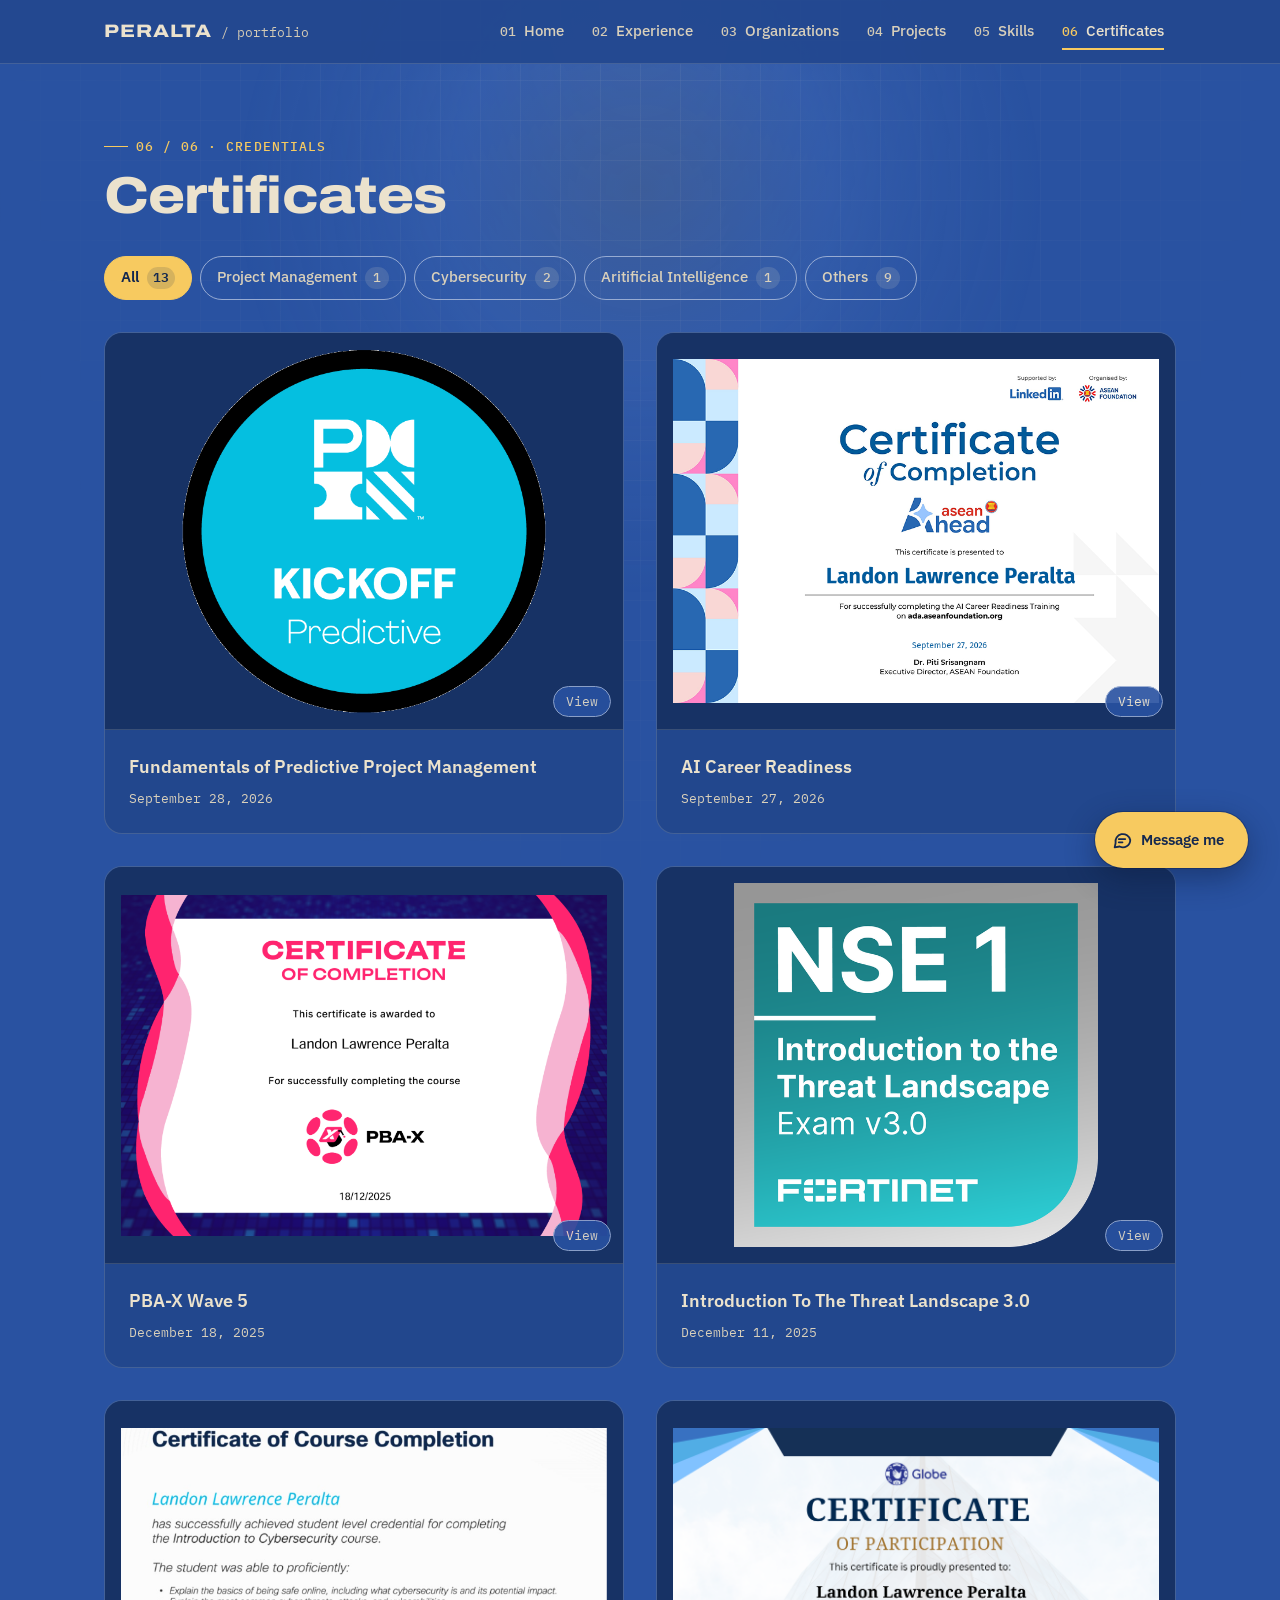
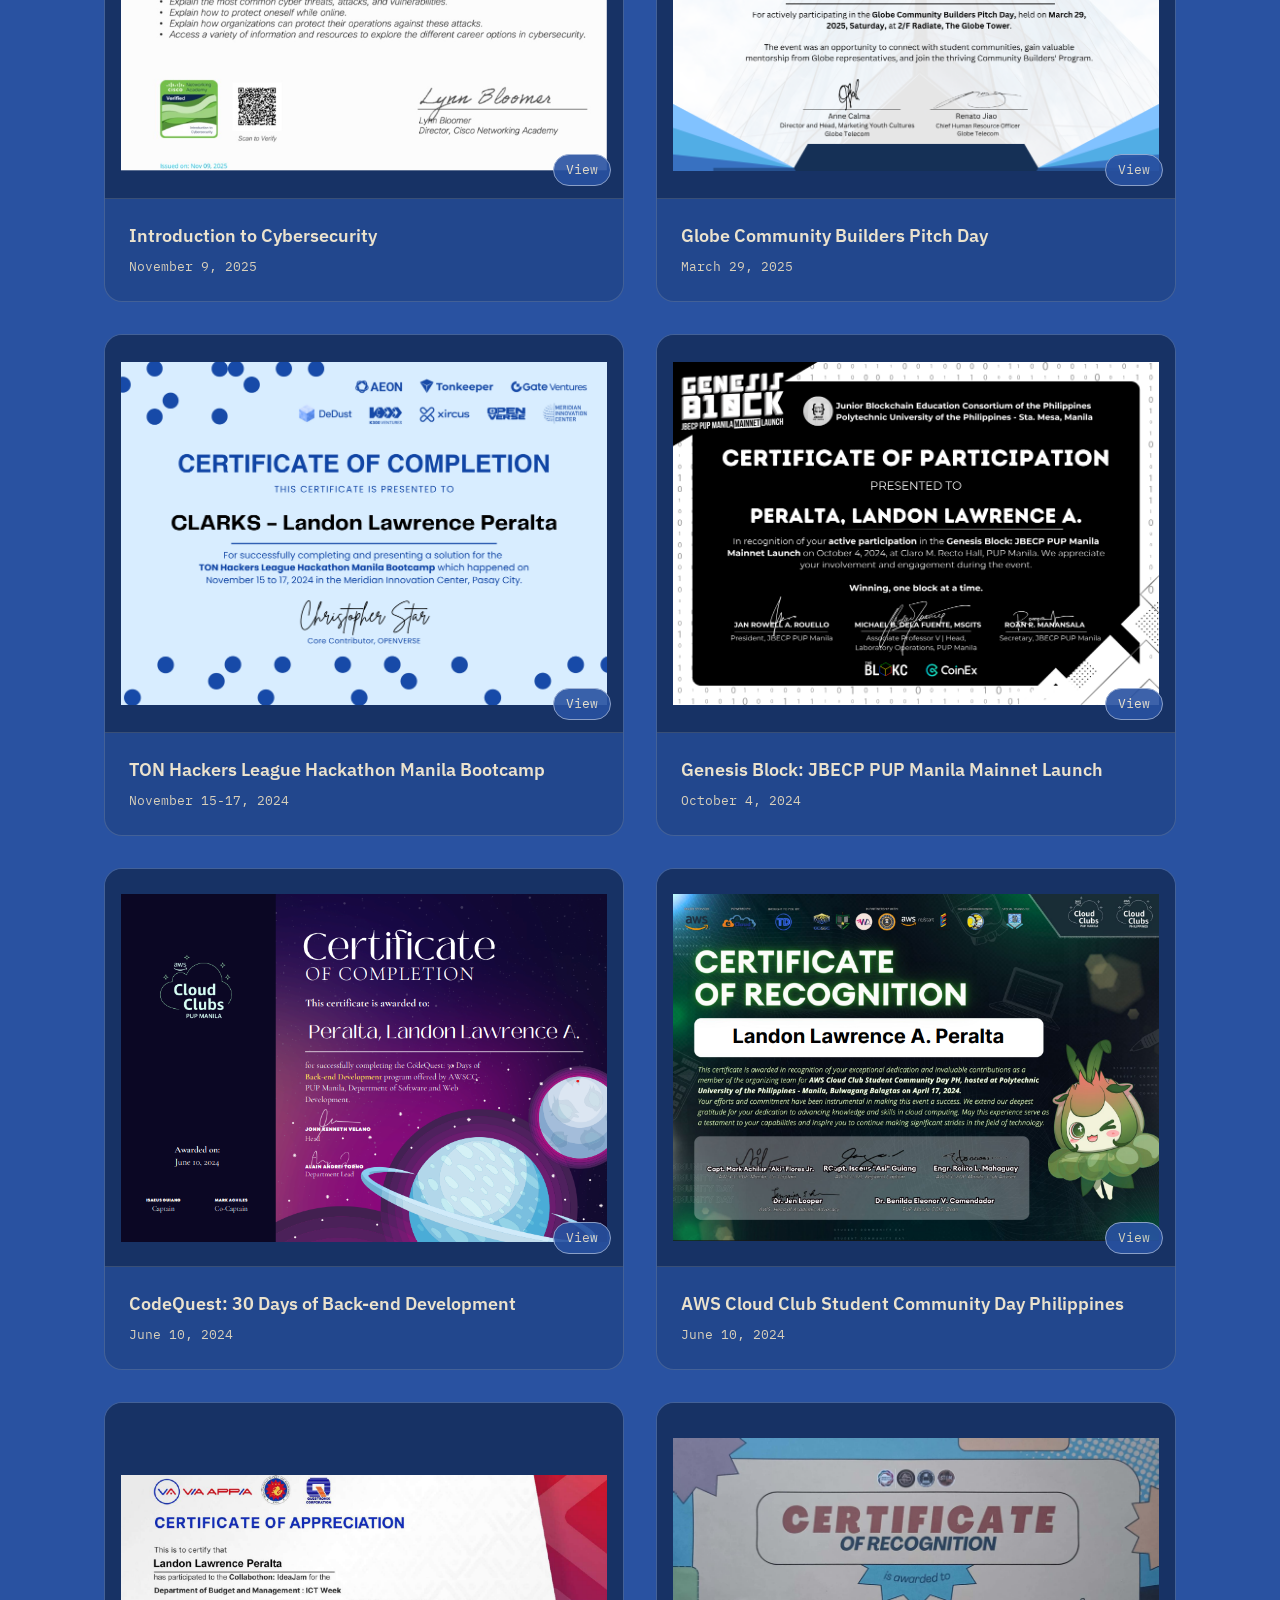
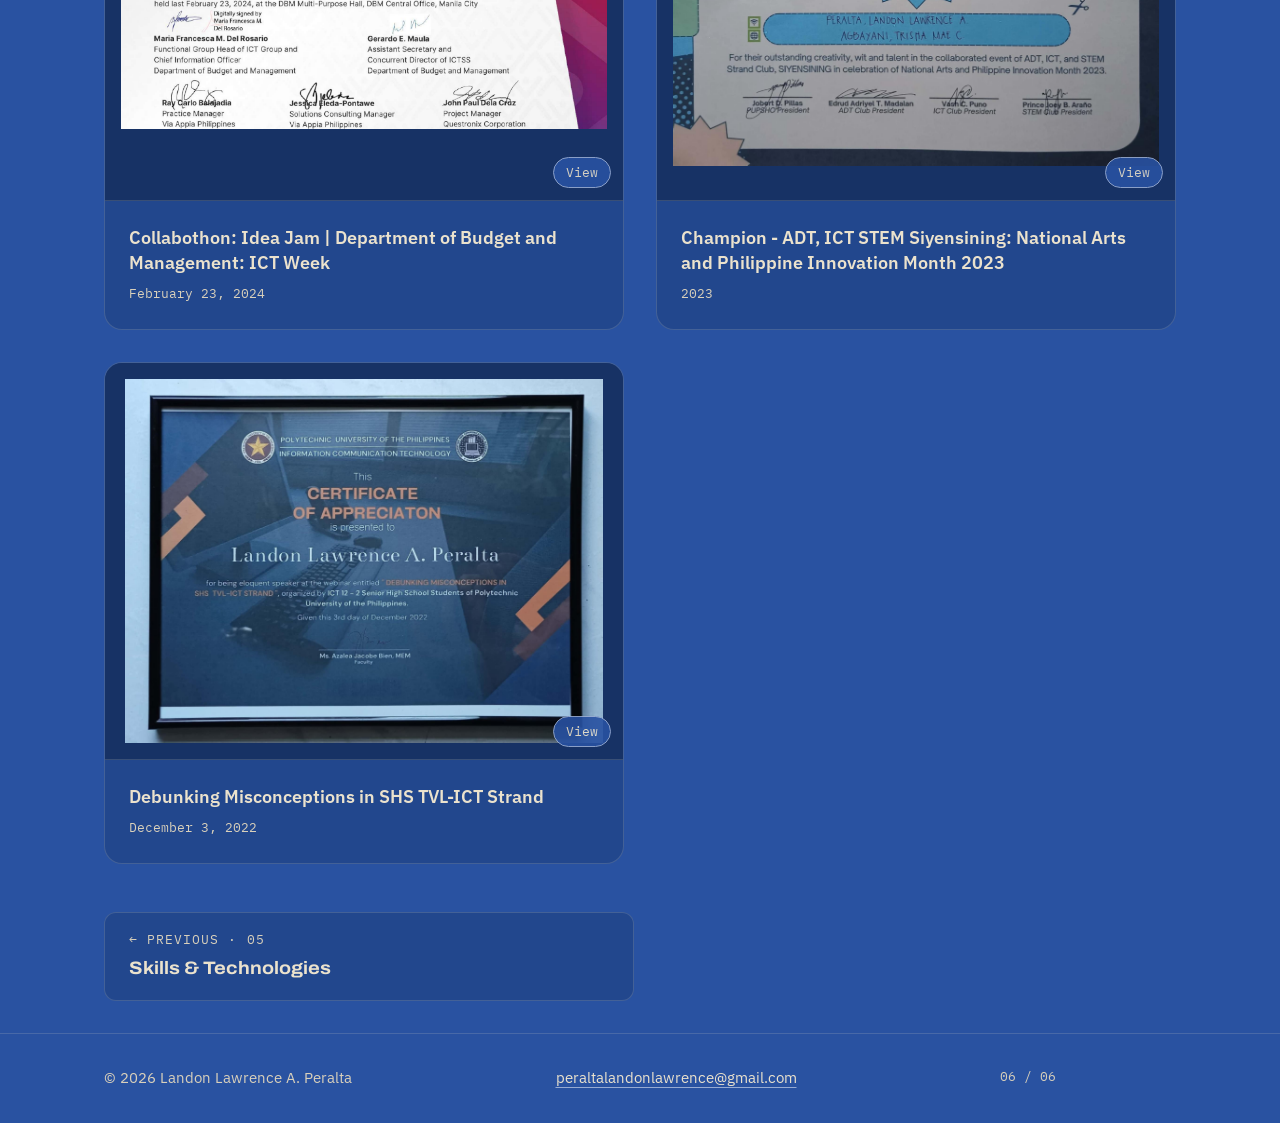
==== certificates.html @ 76509bd0 "New Version of Landon's Portfolio" ====
<!doctype html>
<html lang="en">
  <head>
    <meta charset="UTF-8" />
    <meta name="viewport" content="width=device-width, initial-scale=1.0" />
    <title>Certificates — Landon Lawrence A. Peralta</title>
    <meta
      name="description"
      content="Certificates, awards and recognitions of Landon Lawrence A. Peralta."
    />
    <meta name="theme-color" content="#2952a1" />
    <link rel="preconnect" href="https://fonts.googleapis.com" />
    <link rel="preconnect" href="https://fonts.gstatic.com" crossorigin />
    <link rel="stylesheet" href="style.css" />
    <script src="main.js" defer></script>
  </head>

  <body data-page="certificates">
    <a class="skip-link" href="#main">Skip to content</a>
    <div class="backdrop" aria-hidden="true"></div>

    <header class="site-header" id="site-header">
      <noscript>
        <nav class="container noscript-nav" aria-label="Main">
          <a href="index.html">Home</a>
          <a href="experience.html">Professional Experience</a>
          <a href="organizations.html">Organizations</a>
          <a href="projects.html">Projects</a>
          <a href="skills.html">Skills &amp; Technologies</a>
          <a href="certificates.html" aria-current="page">Certificates</a>
        </nav>
      </noscript>
    </header>

    <main id="main">
      <header class="container page-head">
        <span class="eyebrow">06 / 06 · Credentials</span>
        <h1 class="page-head__title">Certificates</h1>
      </header>

      <div class="container">
        <!-- To categorize a certificate, set data-category on its <li>: project-management, cybersecurity or others -->
        <div
          class="filter"
          role="group"
          aria-label="Filter certificates by category"
          data-cert-filter
        >
          <button
            class="filter__btn"
            type="button"
            data-filter="all"
            data-label="All"
            aria-pressed="true"
          >
            All <span class="filter__count" aria-hidden="true"></span>
          </button>
          <button
            class="filter__btn"
            type="button"
            data-filter="project-management"
            data-label="Project Management"
            aria-pressed="false"
          >
            Project Management
            <span class="filter__count" aria-hidden="true"></span>
          </button>
          <button
            class="filter__btn"
            type="button"
            data-filter="cybersecurity"
            data-label="Cybersecurity"
            aria-pressed="false"
          >
            Cybersecurity <span class="filter__count" aria-hidden="true"></span>
          </button>
          <button
            class="filter__btn"
            type="button"
            data-filter="artificial-intelligence"
            data-label="Artificial-Intelligence"
            aria-pressed="false"
          >
            Aritificial Intelligence
            <span class="filter__count" aria-hidden="true"></span>
          </button>
          <button
            class="filter__btn"
            type="button"
            data-filter="others"
            data-label="Others"
            aria-pressed="false"
          >
            Others <span class="filter__count" aria-hidden="true"></span>
          </button>
        </div>
        <p class="sr-only" role="status" data-cert-status></p>

        <div class="empty-state" data-cert-empty hidden>
          <svg
            class="empty-state__icon"
            viewBox="0 0 24 24"
            fill="none"
            stroke="currentColor"
            stroke-width="1.6"
            stroke-linecap="round"
            stroke-linejoin="round"
            aria-hidden="true"
          >
            <rect x="3" y="4" width="18" height="14" rx="2" />
            <path d="M7 9h10M7 13h6" />
            <path d="m15 18 1.5 3 1.5-3" />
          </svg>
          <p class="empty-state__title">Nothing here yet</p>
          <p>
            Certificates in this category will appear here once they're added.
          </p>
        </div>

        <ul class="certs" role="list">
          <li class="cert" data-reveal data-category="project-management">
            <button
              class="cert__view"
              type="button"
              data-lightbox="Fundamentals of Predictive Project Management"
            >
              <img
                src="Fundamentals of Predictive Project Management Badge.png"
                alt="Fundamentals of Predictive Project Management"
                loading="lazy"
                decoding="async"
              />
              <span class="cert__zoom" aria-hidden="true">View</span>
            </button>
            <div class="cert__body">
              <h2 class="cert__title">
                Fundamentals of Predictive Project Management
              </h2>
              <p class="cert__date">September 28, 2026</p>
            </div>
          </li>

          <li class="cert" data-reveal data-category="artificial-intelligence">
            <button
              class="cert__view"
              type="button"
              data-lightbox="AI Career Readiness"
            >
              <img
                src="landon_certificate_ai-career-readiness.png"
                alt="AI Career Readiness Certificate"
                loading="lazy"
                decoding="async"
              />
              <span class="cert__zoom" aria-hidden="true">View</span>
            </button>
            <div class="cert__body">
              <h2 class="cert__title">AI Career Readiness</h2>
              <p class="cert__date">September 27, 2026</p>
            </div>
          </li>

          <li class="cert" data-reveal data-category="others">
            <button
              class="cert__view"
              type="button"
              data-lightbox="Certificate of Completion - PBA-X Wave 5"
            >
              <img
                src="PBA-X.png"
                alt="Certificate of Completion, PBA-X Wave 5"
                loading="lazy"
                decoding="async"
              />
              <span class="cert__zoom" aria-hidden="true">View</span>
            </button>
            <div class="cert__body">
              <h2 class="cert__title">PBA-X Wave 5</h2>
              <p class="cert__date">December 18, 2025</p>
            </div>
          </li>

          <li class="cert" data-reveal data-category="cybersecurity">
            <button
              class="cert__view"
              type="button"
              data-lightbox="Introduction To The Threat Landscape 3.0 - Fortinet"
            >
              <img
                src="IntroductionToThreatLandscape3.0.png"
                alt="Introduction To The Threat Landscape 3.0 - Fortinet"
                loading="lazy"
                decoding="async"
              />
              <span class="cert__zoom" aria-hidden="true">View</span>
            </button>
            <div class="cert__body">
              <h2 class="cert__title">
                Introduction To The Threat Landscape 3.0
              </h2>
              <p class="cert__date">December 11, 2025</p>
            </div>
          </li>

          <li class="cert" data-reveal data-category="cybersecurity">
            <button
              class="cert__view"
              type="button"
              data-lightbox="Certificate of Course Completion - Cisco: Introduction to Cybersecurity"
            >
              <img
                src="IntroToCybersec.png"
                alt="Certificate of Course Completion, Cisco: Introduction to Cybersecurity"
                loading="lazy"
                decoding="async"
              />
              <span class="cert__zoom" aria-hidden="true">View</span>
            </button>
            <div class="cert__body">
              <h2 class="cert__title">Introduction to Cybersecurity</h2>
              <p class="cert__date">November 9, 2025</p>
            </div>
          </li>

          <li class="cert" data-reveal data-category="others">
            <button
              class="cert__view"
              type="button"
              data-lightbox="Certificate of Participation - Globe Community Builders Pitch Day"
            >
              <img
                src="Globe.png"
                alt="Certificate of Participation, Globe Community Builders Pitch Day"
                loading="lazy"
                decoding="async"
              />
              <span class="cert__zoom" aria-hidden="true">View</span>
            </button>
            <div class="cert__body">
              <h2 class="cert__title">Globe Community Builders Pitch Day</h2>
              <p class="cert__date">March 29, 2025</p>
            </div>
          </li>

          <li class="cert" data-reveal data-category="others">
            <button
              class="cert__view"
              type="button"
              data-lightbox="Certificate of Completion - TON Hackers League Hackathon Manila Bootcamp"
            >
              <img
                src="Ton.png"
                alt="Certificate of Completion, TON Hackers League Hackathon Manila Bootcamp"
                loading="lazy"
                decoding="async"
              />
              <span class="cert__zoom" aria-hidden="true">View</span>
            </button>
            <div class="cert__body">
              <h2 class="cert__title">
                TON Hackers League Hackathon Manila Bootcamp
              </h2>
              <p class="cert__date">November 15-17, 2024</p>
            </div>
          </li>

          <li class="cert" data-reveal data-category="others">
            <button
              class="cert__view"
              type="button"
              data-lightbox="Certificate of Participation - Genesis Block: JBECP PUP Manila Mainnet Launch"
            >
              <img
                src="jbecpmainnet.png"
                alt="Certificate of Participation, Genesis Block: JBECP PUP Manila Mainnet Launch"
                loading="lazy"
                decoding="async"
              />
              <span class="cert__zoom" aria-hidden="true">View</span>
            </button>
            <div class="cert__body">
              <h2 class="cert__title">
                Genesis Block: JBECP PUP Manila Mainnet Launch
              </h2>
              <p class="cert__date">October 4, 2024</p>
            </div>
          </li>

          <li class="cert" data-reveal data-category="others">
            <button
              class="cert__view"
              type="button"
              data-lightbox="Certificate of Completion - CodeQuest: 30 Days of Back-end Development"
            >
              <img
                src="CodeQuest.png"
                alt="Certificate of Completion, CodeQuest: 30 Days of Back-end Development"
                loading="lazy"
                decoding="async"
              />
              <span class="cert__zoom" aria-hidden="true">View</span>
            </button>
            <div class="cert__body">
              <h2 class="cert__title">
                CodeQuest: 30 Days of Back-end Development
              </h2>
              <p class="cert__date">June 10, 2024</p>
            </div>
          </li>

          <li class="cert" data-reveal data-category="others">
            <button
              class="cert__view"
              type="button"
              data-lightbox="Certificate of Participation - AWS Cloud Club Student Community Day Philippines"
            >
              <img
                src="CommunityDay.png"
                alt="Certificate of Participation, AWS Cloud Club Student Community Day Philippines"
                loading="lazy"
                decoding="async"
              />
              <span class="cert__zoom" aria-hidden="true">View</span>
            </button>
            <div class="cert__body">
              <h2 class="cert__title">
                AWS Cloud Club Student Community Day Philippines
              </h2>
              <p class="cert__date">June 10, 2024</p>
            </div>
          </li>

          <li class="cert" data-reveal data-category="others">
            <button
              class="cert__view"
              type="button"
              data-lightbox="Certificate of Appreciation - Department of Budget and Management"
            >
              <img
                src="Collabothon.png"
                alt="Certificate of Appreciation, Department of Budget and Management"
                loading="lazy"
                decoding="async"
              />
              <span class="cert__zoom" aria-hidden="true">View</span>
            </button>
            <div class="cert__body">
              <h2 class="cert__title">
                Collabothon: Idea Jam | Department of Budget and Management: ICT
                Week
              </h2>
              <p class="cert__date">February 23, 2024</p>
            </div>
          </li>

          <li class="cert" data-reveal data-category="others">
            <button
              class="cert__view"
              type="button"
              data-lightbox="Champion - ADT, ICT STEM Siyensining: National Arts and Philippine Innovation Month 2023"
            >
              <img
                src="Siyensining.jpg"
                alt="Champion certificate, ADT, ICT STEM Siyensining: National Arts and Philippine Innovation Month 2023"
                loading="lazy"
                decoding="async"
              />
              <span class="cert__zoom" aria-hidden="true">View</span>
            </button>
            <div class="cert__body">
              <h2 class="cert__title">
                Champion - ADT, ICT STEM Siyensining: National Arts and
                Philippine Innovation Month 2023
              </h2>
              <p class="cert__date">2023</p>
            </div>
          </li>

          <li class="cert" data-reveal data-category="others">
            <button
              class="cert__view"
              type="button"
              data-lightbox="Certificate of Appreciation - Debunking Misconceptions in SHS TVL-ICT Strand"
            >
              <img
                src="Webinar.jpg"
                alt="Certificate of Appreciation, Debunking Misconceptions in SHS TVL-ICT Strand"
                loading="lazy"
                decoding="async"
              />
              <span class="cert__zoom" aria-hidden="true">View</span>
            </button>
            <div class="cert__body">
              <h2 class="cert__title">
                Debunking Misconceptions in SHS TVL-ICT Strand
              </h2>
              <p class="cert__date">December 3, 2022</p>
            </div>
          </li>
        </ul>
      </div>

      <nav
        class="container pager"
        data-pager
        aria-label="Previous and next page"
      ></nav>
    </main>

    <footer class="site-footer" id="site-footer"></footer>
  </body>
</html>
---- style.css ----
/* ==========================================================================
   Peralta Portfolio — "Signal Log" design system
   Concept: an operations log / case file. Cobalt surfaces, cream type,
   a single marigold accent, monospace index labels and viewfinder framing.
   Mobile-first. All colour pairs checked against WCAG 2.2 AA.
   ========================================================================== */

@import url("https://fonts.googleapis.com/css2?family=Archivo:wdth,wght@100..125,500..800&family=IBM+Plex+Mono:wght@400;500&family=IBM+Plex+Sans:wght@400;500;600&display=swap");

/* ---------- 1. Design tokens ---------- */
:root {
  /* Colour — surfaces (cobalt family, darker = deeper) */
  --color-bg: #2952a1; /* cobalt — main background */
  --color-surface: #22478d; /* cards and panels */
  --color-surface-raised: #1d3e7d; /* nested / raised elements */
  --color-field: #1a3870; /* form inputs */
  --color-deep: #173265; /* image wells, lightbox */
  --color-line: rgba(235, 226, 205, 0.16);
  --color-line-strong: #97abd2; /* ≥3:1 on every surface */

  /* Colour — text (cream family) */
  --color-text: #ebe2cd; /* cream — main text */
  --color-text-muted: #d9d0bb;
  --color-text-subtle: #d4cbb5;

  /* Colour — brand */
  --color-primary: #f7ca60; /* marigold — warm partner to cream */
  --color-primary-strong: #ffd97f;
  --color-on-primary: #14284f; /* deep navy text on marigold */
  --color-secondary: #c3d6f3; /* pale sky */
  --color-success: #a9e8c3;
  --color-danger: #ffc4bc;
  --color-focus: #ffd97f;

  /* Typography */
  --font-display: "Archivo", "Arial Narrow", system-ui, sans-serif;
  --font-body: "IBM Plex Sans", system-ui, -apple-system, "Segoe UI", sans-serif;
  --font-mono: "IBM Plex Mono", ui-monospace, "SFMono-Regular", Menlo, monospace;

  --text-xs: 0.8125rem; /* 13px */
  --text-sm: 0.9375rem; /* 15px */
  --text-base: 1rem;
  --text-md: 1.125rem;
  --text-lg: clamp(1.25rem, 1.1rem + 0.6vw, 1.5rem);
  --text-xl: clamp(1.5rem, 1.25rem + 1vw, 2rem);
  --text-2xl: clamp(2rem, 1.5rem + 2.2vw, 3.25rem);
  --text-hero: clamp(3.25rem, 1rem + 11vw, 10rem);

  /* Spacing (4px base) */
  --space-1: 0.25rem;
  --space-2: 0.5rem;
  --space-3: 0.75rem;
  --space-4: 1rem;
  --space-5: 1.5rem;
  --space-6: 2rem;
  --space-7: 3rem;
  --space-8: 4rem;
  --space-9: 6rem;

  /* Layout */
  --content-max: 72rem;
  --prose-max: 40rem;
  --gutter: clamp(1rem, 4vw, 2.5rem);
  --header-h: 4rem;

  /* Shape & depth */
  --radius-sm: 6px;
  --radius-md: 12px;
  --radius-lg: 18px;
  --radius-pill: 999px;
  --shadow-1: 0 4px 15px rgba(10, 26, 60, 0.4);
  --shadow-2: 0 18px 40px rgba(10, 26, 60, 0.45);

  /* Motion */
  --ease-out: cubic-bezier(0.2, 0.7, 0.2, 1);
  --dur-fast: 160ms;
  --dur-med: 320ms;
  --dur-slow: 700ms;

  color-scheme: dark;
}

/* ---------- 1b. Cream theme (Organizations + Projects) ----------
   The main colours swap: cream background, cobalt text. Applied with
   <body data-theme="cream">. Every pair below is checked for WCAG AA. */
[data-theme="cream"] {
  --color-bg: #ebe2cd; /* cream — main background */
  --color-surface: #f3ecdc; /* lighter cream cards */
  --color-surface-raised: #f8f3e8;
  --color-field: #fbf8f0;
  --color-deep: #e3d8bf;
  --color-line: rgba(41, 82, 161, 0.18);
  --color-line-strong: #6a7fab; /* ≥3:1 on cream */

  --color-text: #2952a1; /* cobalt — main text */
  --color-text-muted: #2d4f93;
  --color-text-subtle: #33528f;

  --color-primary: #7f5200; /* deep ochre — marigold darkened for cream */
  --color-primary-strong: #6a4400;
  --color-on-primary: #fbf8f0;
  --color-secondary: #1d3e7d; /* deep navy */
  --color-success: #1d6a44;
  --color-danger: #a2281c;
  --color-focus: #6a4400;

  --shadow-1: 0 4px 15px rgba(41, 82, 161, 0.12);
  --shadow-2: 0 18px 40px rgba(41, 82, 161, 0.18);

  color-scheme: light;
}

[data-theme="cream"] .backdrop {
  background-image:
    linear-gradient(rgba(41, 82, 161, 0.07) 1px, transparent 1px),
    linear-gradient(90deg, rgba(41, 82, 161, 0.07) 1px, transparent 1px);
}

[data-theme="cream"] .backdrop::after {
  background: radial-gradient(circle, rgba(247, 202, 96, 0.28) 0%, rgba(255, 252, 244, 0.5) 30%, transparent 64%);
}

[data-theme="cream"] .site-header {
  background: rgba(239, 231, 212, 0.95);
}

[data-theme="cream"] .project:hover .chip,
[data-theme="cream"] .honor {
  border-color: rgba(127, 82, 0, 0.5);
}

[data-theme="cream"] .status--active {
  border-color: rgba(29, 106, 68, 0.45);
}

[data-theme="cream"] .field input:focus,
[data-theme="cream"] .field textarea:focus {
  box-shadow: 0 0 0 3px rgba(127, 82, 0, 0.25);
}

[data-theme="cream"] .field input::placeholder,
[data-theme="cream"] .field textarea::placeholder {
  color: #4f6390;
}

[data-theme="cream"] .choice__input:checked + .choice__box {
  background: rgba(127, 82, 0, 0.08);
}

[data-theme="cream"] .form-status--success {
  border-color: rgba(29, 106, 68, 0.5);
}

[data-theme="cream"] .form-status--error {
  border-color: rgba(162, 40, 28, 0.5);
}

[data-theme="cream"] .contact-launcher {
  box-shadow: 0 10px 30px rgba(41, 82, 161, 0.3), 0 0 0 1px rgba(41, 82, 161, 0.15);
}

/* Cross-document page transitions in supporting browsers */
@view-transition {
  navigation: auto;
}

/* ---------- 2. Reset & base ---------- */
*,
*::before,
*::after {
  box-sizing: border-box;
}

* {
  margin: 0;
  padding: 0;
}

html {
  -webkit-text-size-adjust: 100%;
  scroll-padding-top: calc(var(--header-h) + var(--space-4));
}

body {
  min-height: 100vh;
  display: flex;
  flex-direction: column;
  font-family: var(--font-body);
  font-size: var(--text-base);
  line-height: 1.65;
  color: var(--color-text);
  background-color: var(--color-bg);
  overflow-x: hidden;
}

img {
  display: block;
  max-width: 100%;
}

a {
  color: inherit;
}

ul[role="list"],
ol[role="list"] {
  list-style: none;
}

button,
input,
textarea {
  font: inherit;
  color: inherit;
}

:focus-visible {
  outline: 2px solid var(--color-focus);
  outline-offset: 3px;
  border-radius: 4px;
}

[hidden] {
  display: none !important;
}

::selection {
  background: var(--color-primary);
  color: var(--color-on-primary);
}

.sr-only {
  position: absolute !important;
  width: 1px;
  height: 1px;
  padding: 0;
  margin: -1px;
  overflow: hidden;
  clip: rect(0, 0, 0, 0);
  white-space: nowrap;
  border: 0;
}

.skip-link {
  position: absolute;
  left: var(--space-4);
  top: -100px;
  z-index: 100;
  padding: var(--space-3) var(--space-4);
  background: var(--color-primary);
  color: var(--color-on-primary);
  font-weight: 600;
  border-radius: var(--radius-sm);
  text-decoration: none;
}

.skip-link:focus {
  top: var(--space-3);
}

/* ---------- 3. Backdrop (grid heritage + drifting signal glow) ---------- */
.backdrop {
  position: fixed;
  inset: 0;
  z-index: -1;
  pointer-events: none;
  background-image:
    linear-gradient(rgba(235, 226, 205, 0.07) 1px, transparent 1px),
    linear-gradient(90deg, rgba(235, 226, 205, 0.07) 1px, transparent 1px);
  background-size: 40px 40px;
  mask-image: radial-gradient(ellipse at 50% 0%, #000 0%, transparent 75%);
  -webkit-mask-image: radial-gradient(ellipse at 50% 0%, #000 0%, transparent 75%);
}

.backdrop::after {
  content: "";
  position: absolute;
  top: -20vmax;
  left: 50%;
  width: 70vmax;
  height: 70vmax;
  border-radius: 50%;
  background: radial-gradient(circle, rgba(247, 202, 96, 0.12) 0%, rgba(110, 150, 225, 0.22) 30%, transparent 64%);
  transform: translateX(-50%);
  animation: glow-drift 28s ease-in-out infinite alternate;
}

@keyframes glow-drift {
  to {
    transform: translateX(-30%) translateY(6vmax);
  }
}

/* ---------- 4. Layout primitives ---------- */
.container {
  width: 100%;
  max-width: var(--content-max);
  margin-inline: auto;
  padding-inline: var(--gutter);
}

main {
  flex: 1;
  animation: page-enter var(--dur-slow) var(--ease-out) both;
}

@keyframes page-enter {
  from {
    opacity: 0;
    transform: translateY(10px);
  }
}

.section {
  padding-block: var(--space-8);
}

.section + .section {
  border-top: 1px solid var(--color-line);
}

/* Monospace index label — the signature "log" voice */
.eyebrow {
  display: inline-flex;
  align-items: center;
  gap: var(--space-2);
  font-family: var(--font-mono);
  font-size: var(--text-xs);
  font-weight: 500;
  letter-spacing: 0.08em;
  text-transform: uppercase;
  color: var(--color-primary);
}

.eyebrow::before {
  content: "";
  width: 1.5rem;
  height: 1px;
  background: currentColor;
}

.section-title {
  margin-top: var(--space-2);
  margin-bottom: var(--space-6);
  font-family: var(--font-display);
  font-stretch: 110%;
  font-weight: 700;
  font-size: var(--text-2xl);
  line-height: 1.1;
  letter-spacing: -0.01em;
}

/* ---------- 5. Header & navigation ---------- */
.site-header {
  position: sticky;
  top: 0;
  z-index: 50;
  height: var(--header-h);
  background: rgba(35, 72, 144, 0.95);
  border-bottom: 1px solid var(--color-line);
}

.site-header__inner {
  height: 100%;
  display: flex;
  align-items: center;
  justify-content: space-between;
  gap: var(--space-4);
}

.brand {
  display: inline-flex;
  align-items: baseline;
  white-space: nowrap;
  flex-shrink: 0;
  gap: var(--space-2);
  min-height: 44px;
  align-self: center;
  padding-block: var(--space-2);
  text-decoration: none;
}

.brand__mark {
  font-family: var(--font-display);
  font-stretch: 120%;
  font-weight: 800;
  font-size: 1.125rem;
  letter-spacing: 0.06em;
  text-transform: uppercase;
}

.brand__tag {
  font-family: var(--font-mono);
  font-size: var(--text-xs);
  color: var(--color-text-subtle);
}

.nav-toggle {
  display: inline-flex;
  align-items: center;
  gap: var(--space-2);
  min-height: 44px;
  padding: 0 var(--space-4);
  background: transparent;
  border: 1px solid var(--color-line-strong);
  border-radius: var(--radius-pill);
  font-family: var(--font-mono);
  font-size: var(--text-xs);
  letter-spacing: 0.08em;
  text-transform: uppercase;
  cursor: pointer;
}

.nav-toggle__bars {
  position: relative;
  width: 16px;
  height: 10px;
}

.nav-toggle__bars::before,
.nav-toggle__bars::after {
  content: "";
  position: absolute;
  left: 0;
  width: 100%;
  height: 2px;
  background: currentColor;
  transition: transform var(--dur-fast) var(--ease-out);
}

.nav-toggle__bars::before {
  top: 0;
}

.nav-toggle__bars::after {
  bottom: 0;
}

.nav-toggle[aria-expanded="true"] .nav-toggle__bars::before {
  transform: translateY(4px) rotate(45deg);
}

.nav-toggle[aria-expanded="true"] .nav-toggle__bars::after {
  transform: translateY(-4px) rotate(-45deg);
}

.site-nav {
  position: absolute;
  top: var(--header-h);
  left: 0;
  right: 0;
  max-height: calc(100vh - var(--header-h));
  overflow-y: auto;
  background: var(--color-bg);
  border-bottom: 1px solid var(--color-line);
}

.js .site-nav:not(.is-open) {
  display: none;
}

.site-nav__list {
  display: flex;
  flex-direction: column;
  padding: var(--space-3) var(--gutter) var(--space-5);
}

.site-nav__link {
  display: flex;
  align-items: center;
  gap: var(--space-3);
  min-height: 48px;
  padding: var(--space-2) var(--space-2);
  border-bottom: 1px solid var(--color-line);
  text-decoration: none;
  color: var(--color-text-muted);
  font-weight: 500;
  transition: color var(--dur-fast);
}

.site-nav__short {
  display: none;
}

.site-nav__index {
  font-family: var(--font-mono);
  font-size: var(--text-xs);
  color: var(--color-text-subtle);
}

.site-nav__link:hover {
  color: var(--color-text);
}

.site-nav__link[aria-current="page"] {
  color: var(--color-text);
  box-shadow: inset 3px 0 0 var(--color-primary);
  padding-left: var(--space-4);
}

.site-nav__link[aria-current="page"] .site-nav__index {
  color: var(--color-primary);
}

@media (min-width: 64em) {
  .nav-toggle {
    display: none;
  }

  .site-nav,
  .js .site-nav:not(.is-open) {
    position: static;
    display: block;
    max-height: none;
    overflow: visible;
    background: transparent;
    border: 0;
  }

  .site-nav__list {
    flex-direction: row;
    gap: var(--space-1);
    padding: 0;
  }

  .site-nav__link {
    position: relative;
    min-height: 44px;
    padding: var(--space-2) var(--space-3);
    border: 0;
    font-size: var(--text-sm);
    gap: var(--space-2);
    white-space: nowrap;
  }

  /* Short label shown in the bar; full label stays in the accessible name */
  .site-nav__full {
    position: absolute;
    width: 1px;
    height: 1px;
    overflow: hidden;
    clip: rect(0, 0, 0, 0);
    white-space: nowrap;
  }

  .site-nav__short {
    display: inline;
  }

  .site-nav__link::after {
    content: "";
    position: absolute;
    left: var(--space-3);
    right: var(--space-3);
    bottom: 4px;
    height: 2px;
    background: var(--color-primary);
    transform: scaleX(0);
    transform-origin: left;
    transition: transform var(--dur-med) var(--ease-out);
  }

  .site-nav__link:hover::after {
    transform: scaleX(0.35);
  }

  .site-nav__link[aria-current="page"] {
    box-shadow: none;
    padding-left: var(--space-3);
  }

  .site-nav__link[aria-current="page"]::after {
    transform: scaleX(1);
  }
}

/* No-JS fallback navigation */
.noscript-nav {
  display: flex;
  flex-wrap: wrap;
  align-items: center;
  gap: var(--space-1) var(--space-4);
  height: 100%;
  overflow-x: auto;
  font-size: var(--text-sm);
}

.noscript-nav a {
  white-space: nowrap;
  color: var(--color-text-muted);
}

.noscript-nav a[aria-current="page"] {
  color: var(--color-text);
  font-weight: 600;
}

/* ---------- 6. Page head ---------- */
.page-head {
  padding-top: var(--space-8);
  padding-bottom: var(--space-6);
}

.page-head__title {
  margin-top: var(--space-3);
  font-family: var(--font-display);
  font-stretch: 115%;
  font-weight: 800;
  font-size: var(--text-2xl);
  line-height: 1.05;
  letter-spacing: -0.015em;
  max-width: 18ch;
}

/* ---------- 7. Buttons & links ---------- */
.btn {
  position: relative;
  display: inline-flex;
  align-items: center;
  justify-content: center;
  gap: var(--space-2);
  min-height: 48px;
  padding: 0 var(--space-5);
  border: 2px solid var(--color-primary);
  border-radius: var(--radius-sm);
  font-weight: 600;
  font-size: var(--text-sm);
  letter-spacing: 0.02em;
  text-decoration: none;
  cursor: pointer;
  transition:
    background-color var(--dur-fast),
    color var(--dur-fast),
    transform var(--dur-fast) var(--ease-out);
}

.btn:active {
  transform: translateY(1px);
}

.btn--primary {
  background: var(--color-primary);
  color: var(--color-on-primary);
}

.btn--primary:hover {
  background: var(--color-primary-strong);
  border-color: var(--color-primary-strong);
}

.btn--ghost {
  background: transparent;
  color: var(--color-text);
  border-color: var(--color-line-strong);
}

.btn--ghost:hover {
  border-color: var(--color-primary);
  color: var(--color-primary);
}

.btn svg,
.icon {
  width: 1.15em;
  height: 1.15em;
  flex-shrink: 0;
}

.text-link {
  color: var(--color-text);
  text-decoration: underline;
  text-decoration-color: var(--color-line-strong);
  text-underline-offset: 4px;
  transition: text-decoration-color var(--dur-fast), color var(--dur-fast);
}

.text-link:hover {
  color: var(--color-primary);
  text-decoration-color: var(--color-primary);
}

/* ---------- 8. Home — hero ---------- */
.hero {
  position: relative;
  min-height: calc(100svh - var(--header-h));
  display: flex;
  flex-direction: column;
  justify-content: center;
  align-items: center;
  text-align: center;
  padding-block: var(--space-8);
}

.hero__fullname {
  font-family: var(--font-mono);
  font-size: var(--text-sm);
  letter-spacing: 0.12em;
  text-transform: uppercase;
  color: var(--color-text-muted);
}

.hero__name {
  font-family: var(--font-display);
  font-stretch: 125%;
  font-weight: 800;
  font-size: var(--text-hero);
  line-height: 0.95;
  letter-spacing: -0.02em;
  text-transform: uppercase;
  margin-top: var(--space-2);
}

.hero__trace {
  width: min(100%, 42rem);
  height: 40px;
  margin-top: var(--space-4);
  color: var(--color-primary);
  overflow: visible;
}

.hero__trace path {
  fill: none;
  stroke: currentColor;
  stroke-width: 2;
  stroke-linecap: round;
  stroke-linejoin: round;
  stroke-dasharray: 900;
  stroke-dashoffset: 0;
  animation: trace-draw 2.2s 0.3s var(--ease-out) both;
}

.hero__trace circle {
  fill: currentColor;
  animation: pulse 2.4s 2.4s ease-in-out infinite;
  transform-origin: center;
  transform-box: fill-box;
}

@keyframes trace-draw {
  from {
    stroke-dashoffset: 900;
  }
}

@keyframes pulse {
  50% {
    opacity: 0.35;
  }
}

.hero__roles {
  display: flex;
  flex-wrap: wrap;
  justify-content: center;
  gap: var(--space-2) var(--space-3);
  margin-top: var(--space-5);
  font-family: var(--font-mono);
  font-size: var(--text-sm);
  letter-spacing: 0.06em;
  text-transform: uppercase;
  color: var(--color-text-muted);
}

/* Viewfinder corners — carried over from the original design */
.role {
  position: relative;
  padding: var(--space-2) var(--space-3);
  transition: color var(--dur-med);
}

.role::before {
  content: "";
  position: absolute;
  inset: 0;
  background:
    linear-gradient(to right, var(--color-primary) 2px, transparent 2px) 0 0,
    linear-gradient(to bottom, var(--color-primary) 2px, transparent 2px) 0 0,
    linear-gradient(to left, var(--color-primary) 2px, transparent 2px) 100% 0,
    linear-gradient(to bottom, var(--color-primary) 2px, transparent 2px) 100% 0,
    linear-gradient(to right, var(--color-primary) 2px, transparent 2px) 0 100%,
    linear-gradient(to top, var(--color-primary) 2px, transparent 2px) 0 100%,
    linear-gradient(to left, var(--color-primary) 2px, transparent 2px) 100% 100%,
    linear-gradient(to top, var(--color-primary) 2px, transparent 2px) 100% 100%;
  background-repeat: no-repeat;
  background-size: 10px 10px;
  opacity: 0;
  transform: scale(1.15);
  transition:
    opacity var(--dur-med) var(--ease-out),
    transform var(--dur-med) var(--ease-out);
}

.role:hover {
  color: var(--color-text);
}

.role:hover::before {
  opacity: 1;
  transform: scale(1);
}

.role-sep {
  color: var(--color-line-strong);
  align-self: center;
}

.hero__cue {
  position: absolute;
  bottom: var(--space-5);
  left: 50%;
  transform: translateX(-50%);
  display: inline-flex;
  flex-direction: column;
  align-items: center;
  gap: var(--space-1);
  min-height: 44px;
  padding: var(--space-2);
  font-family: var(--font-mono);
  font-size: var(--text-xs);
  letter-spacing: 0.1em;
  text-transform: uppercase;
  color: var(--color-text-subtle);
  text-decoration: none;
}

.hero__cue:hover {
  color: var(--color-text);
}

.hero__cue svg {
  width: 18px;
  height: 18px;
  animation: nudge 2s ease-in-out infinite;
}

@keyframes nudge {
  50% {
    transform: translateY(4px);
  }
}

/* ---------- 9. Home — intro ---------- */
.intro {
  display: grid;
  gap: var(--space-7);
  align-items: center;
}

.intro__heading {
  font-family: var(--font-display);
  font-stretch: 105%;
  font-weight: 700;
  font-size: var(--text-xl);
  line-height: 1.2;
  margin-top: var(--space-2);
}

.intro__role {
  margin-top: var(--space-2);
  font-size: var(--text-md);
  font-weight: 600;
  color: var(--color-secondary);
}

.intro__bio {
  margin-top: var(--space-4);
  max-width: var(--prose-max);
  color: var(--color-text-muted);
}

.contact-line {
  display: inline-flex;
  align-items: center;
  gap: var(--space-2);
  min-height: 44px;
  margin-top: var(--space-4);
  font-size: var(--text-sm);
  word-break: break-all;
}

.contact-line svg {
  color: var(--color-primary);
}

.btn-row {
  display: flex;
  flex-wrap: wrap;
  gap: var(--space-3);
  margin-top: var(--space-5);
}

.socials {
  display: flex;
  gap: var(--space-3);
  margin-top: var(--space-6);
}

.socials a {
  display: inline-flex;
  align-items: center;
  justify-content: center;
  width: 44px;
  height: 44px;
  border: 1px solid var(--color-line-strong);
  border-radius: 50%;
  color: var(--color-text-muted);
  transition:
    color var(--dur-fast),
    border-color var(--dur-fast),
    transform var(--dur-fast) var(--ease-out);
}

.socials a:hover {
  color: var(--color-primary);
  border-color: var(--color-primary);
  transform: translateY(-2px);
}

.socials svg {
  width: 20px;
  height: 20px;
}

/* Framed portrait with viewfinder brackets */
.portrait {
  position: relative;
  justify-self: center;
  width: min(100%, 26rem);
  padding: var(--space-4);
}

.portrait::before,
.portrait::after {
  content: "";
  position: absolute;
  width: 48px;
  height: 48px;
  border: 2px solid var(--color-primary);
}

.portrait::before {
  top: 0;
  left: 0;
  border-right: 0;
  border-bottom: 0;
}

.portrait::after {
  bottom: 0;
  right: 0;
  border-left: 0;
  border-top: 0;
}

/* The photo keeps its own proportions so the frame always hugs it exactly */
.portrait img {
  display: block;
  width: 100%;
  height: auto;
  border-radius: var(--radius-md);
}

.portrait__caption {
  position: absolute;
  left: var(--space-4);
  bottom: var(--space-4);
  padding: var(--space-1) var(--space-2);
  background: var(--color-bg);
  border: 1px solid var(--color-line);
  font-family: var(--font-mono);
  font-size: var(--text-xs);
  color: var(--color-text-muted);
}

@media (min-width: 60em) {
  .intro {
    grid-template-columns: 1.15fr 0.85fr;
  }
}

/* ---------- 10. Home — education ---------- */
.edu-feature {
  display: grid;
  gap: var(--space-5);
  padding: var(--space-5);
  background: var(--color-surface);
  border: 1px solid var(--color-line);
  border-radius: var(--radius-lg);
}

.edu-feature__media img {
  width: 100%;
  height: auto;
  border-radius: var(--radius-md);
}

.edu-feature__school {
  font-family: var(--font-display);
  font-stretch: 105%;
  font-weight: 700;
  font-size: var(--text-lg);
  line-height: 1.25;
}

.edu-feature__meta {
  margin-top: var(--space-1);
  font-family: var(--font-mono);
  font-size: var(--text-xs);
  letter-spacing: 0.06em;
  text-transform: uppercase;
  color: var(--color-secondary);
}

.edu-feature__story {
  margin-top: var(--space-4);
  color: var(--color-text-muted);
  max-width: var(--prose-max);
}

.edu-list {
  display: grid;
  gap: var(--space-5);
  margin-top: var(--space-5);
}

.edu-card {
  display: grid;
  grid-template-columns: 96px 1fr;
  gap: var(--space-4);
  align-items: center;
  padding: var(--space-4);
  background: var(--color-surface);
  border: 1px solid var(--color-line);
  border-radius: var(--radius-lg);
  transition: border-color var(--dur-med);
}

.edu-card:hover {
  border-color: var(--color-line-strong);
}

.edu-card img {
  width: 96px;
  height: 120px;
  object-fit: cover;
  border-radius: var(--radius-sm);
  background: var(--color-surface-raised);
}

.edu-card__school {
  font-weight: 600;
  font-size: var(--text-md);
  line-height: 1.3;
}

.edu-card__years {
  margin-top: var(--space-1);
  font-family: var(--font-mono);
  font-size: var(--text-xs);
  color: var(--color-text-muted);
}

.honor {
  display: inline-flex;
  align-items: center;
  gap: var(--space-2);
  margin-top: var(--space-3);
  padding: var(--space-1) var(--space-3);
  border: 1px solid rgba(247, 202, 96, 0.45);
  border-radius: var(--radius-pill);
  font-size: var(--text-xs);
  font-weight: 600;
  color: var(--color-primary);
}

.honor svg {
  width: 14px;
  height: 14px;
}

@media (min-width: 40em) {
  .edu-card {
    grid-template-columns: 140px 1fr;
    gap: var(--space-5);
    padding: var(--space-5);
  }

  .edu-card img {
    width: 140px;
    height: 180px;
  }
}

@media (min-width: 60em) {
  .edu-feature {
    grid-template-columns: minmax(0, 20rem) 1fr;
    gap: var(--space-7);
    padding: var(--space-6);
    align-items: center;
  }

  .edu-list {
    grid-template-columns: 1fr 1fr;
  }
}

/* ---------- 11. Experience ---------- */
.exp-entry {
  display: grid;
  gap: var(--space-5);
  align-items: start;
  padding-block: var(--space-6);
}

.exp-entry + .exp-entry {
  border-top: 1px solid var(--color-line);
}

/* Original formatting preserved exactly for EmpleyadoCognitif / GlobeIntern */
.exp-img-box {
  flex-shrink: 0;
  overflow: hidden;
}

.exp-img-box img {
  width: 320px;
  height: auto;
  border-radius: 12px;
  box-shadow: 0 4px 15px rgba(10, 26, 60, 0.4);
  border: 2px solid transparent;
  transition: all 0.4s ease;
  object-fit: cover;
}

@media (max-width: 480px) {
  .exp-img-box img {
    width: 100%;
    max-width: 320px;
  }
}

.exp-card {
  position: relative;
  padding: var(--space-5);
  background: var(--color-surface);
  border: 1px solid var(--color-line);
  border-left: 3px solid var(--color-primary);
  border-radius: var(--radius-md);
}

.exp-card__label {
  font-family: var(--font-mono);
  font-size: var(--text-xs);
  letter-spacing: 0.08em;
  text-transform: uppercase;
  color: var(--color-text-subtle);
}

.exp-card__role {
  margin-top: var(--space-2);
  font-family: var(--font-display);
  font-stretch: 105%;
  font-weight: 700;
  font-size: var(--text-lg);
  line-height: 1.25;
}

.exp-card__org {
  margin-top: var(--space-1);
  font-weight: 600;
  color: var(--color-secondary);
}

.bullets {
  display: grid;
  gap: var(--space-3);
  margin-top: var(--space-5);
}

.bullets li {
  position: relative;
  padding-left: var(--space-5);
  color: var(--color-text-muted);
  font-size: var(--text-sm);
}

.bullets li::before {
  content: "";
  position: absolute;
  left: 2px;
  top: 0.62em;
  width: 8px;
  height: 8px;
  border: 2px solid var(--color-primary);
  border-radius: 1px;
  transform: rotate(45deg);
}

.exp-card .btn {
  margin-top: var(--space-5);
}

@media (min-width: 60em) {
  .exp-entry {
    grid-template-columns: 320px 1fr;
    gap: var(--space-7);
  }

  .exp-card {
    padding: var(--space-6);
  }
}

/* ---------- 12. Organizations ---------- */
.org-group + .org-group {
  margin-top: var(--space-8);
}

.org-group__head {
  display: flex;
  align-items: baseline;
  justify-content: space-between;
  gap: var(--space-4);
  padding-bottom: var(--space-3);
  border-bottom: 1px solid var(--color-line);
}

.org-group__title {
  font-family: var(--font-display);
  font-stretch: 110%;
  font-weight: 700;
  font-size: var(--text-lg);
}

.org-group__count {
  font-family: var(--font-mono);
  font-size: var(--text-xs);
  color: var(--color-text-subtle);
}

.org-row {
  display: grid;
  grid-template-columns: 64px 1fr;
  gap: var(--space-4);
  align-items: center;
  padding: var(--space-5) var(--space-2);
  border-bottom: 1px solid var(--color-line);
  transition: background-color var(--dur-med);
}

.org-row:hover {
  background: var(--color-surface);
}

.org-row__logo {
  width: 64px;
  height: 64px;
  padding: var(--space-1);
  object-fit: contain;
  border-radius: var(--radius-md);
  background: var(--color-surface-raised);
  border: 1px solid var(--color-line);
}

.org-row__name {
  font-weight: 600;
  line-height: 1.35;
}

.org-row__role {
  margin-top: var(--space-1);
  font-size: var(--text-sm);
  color: var(--color-secondary);
  font-weight: 500;
}

.org-row__meta {
  grid-column: 2;
  display: flex;
  flex-wrap: wrap;
  align-items: center;
  gap: var(--space-2) var(--space-3);
}

.org-row__dates {
  font-family: var(--font-mono);
  font-size: var(--text-xs);
  color: var(--color-text-muted);
}

.status {
  display: inline-flex;
  align-items: center;
  gap: 6px;
  padding: 2px var(--space-3);
  border-radius: var(--radius-pill);
  font-family: var(--font-mono);
  font-size: var(--text-xs);
  border: 1px solid var(--color-line-strong);
  color: var(--color-text-muted);
}

.status::before {
  content: "";
  width: 7px;
  height: 7px;
  border-radius: 50%;
  border: 1.5px solid currentColor;
}

.status--active {
  color: var(--color-success);
  border-color: rgba(169, 232, 195, 0.45);
}

.status--active::before {
  background: currentColor;
}

@media (min-width: 48em) {
  .org-row {
    grid-template-columns: 80px minmax(0, 1fr) auto;
    gap: var(--space-5);
    padding-inline: var(--space-4);
  }

  .org-row__logo {
    width: 80px;
    height: 80px;
  }

  .org-row__meta {
    grid-column: auto;
    flex-direction: column;
    align-items: flex-end;
    text-align: right;
  }
}

/* ---------- 13. Projects ---------- */
.project {
  display: grid;
  gap: var(--space-4);
  padding: var(--space-6) 0;
  border-top: 1px solid var(--color-line);
}

.project:last-child {
  border-bottom: 1px solid var(--color-line);
}

.project__meta {
  display: flex;
  flex-wrap: wrap;
  align-items: center;
  gap: var(--space-2) var(--space-4);
  font-family: var(--font-mono);
  font-size: var(--text-xs);
  letter-spacing: 0.04em;
}

.project__id {
  color: var(--color-primary);
  font-weight: 500;
}

.project__date {
  color: var(--color-text-muted);
}

.project__track {
  color: var(--color-secondary);
  text-transform: uppercase;
  letter-spacing: 0.06em;
}

.project__title {
  font-family: var(--font-display);
  font-stretch: 105%;
  font-weight: 700;
  font-size: var(--text-lg);
  line-height: 1.25;
  max-width: 34ch;
  transition: color var(--dur-fast);
}

.project:hover .project__title {
  color: var(--color-primary-strong);
}

.project .bullets {
  margin-top: var(--space-2);
}

.chips {
  display: flex;
  flex-wrap: wrap;
  gap: var(--space-2);
  margin-top: var(--space-2);
}

.chips__label {
  width: 100%;
  font-family: var(--font-mono);
  font-size: var(--text-xs);
  color: var(--color-text-subtle);
}

.chip {
  padding: 2px var(--space-3);
  border: 1px solid var(--color-line-strong);
  border-radius: var(--radius-pill);
  font-family: var(--font-mono);
  font-size: var(--text-xs);
  color: var(--color-text);
  transition: border-color var(--dur-fast);
}

.project:hover .chip {
  border-color: rgba(247, 202, 96, 0.5);
}

@media (min-width: 60em) {
  .project {
    grid-template-columns: 14rem 1fr;
    column-gap: var(--space-7);
    padding: var(--space-7) var(--space-4);
    margin-inline: calc(var(--space-4) * -1);
    border-radius: var(--radius-md);
    transition: background-color var(--dur-med);
  }

  .project:hover {
    background: var(--color-surface);
  }

  .project__meta {
    flex-direction: column;
    align-items: flex-start;
    gap: var(--space-2);
    position: sticky;
    top: calc(var(--header-h) + var(--space-5));
    align-self: start;
  }

  .project__id {
    font-family: var(--font-display);
    font-stretch: 120%;
    font-weight: 800;
    font-size: 2.5rem;
    line-height: 1;
    letter-spacing: 0;
  }
}

/* ---------- 14. Skills ---------- */
.skills-block + .skills-block {
  margin-top: var(--space-8);
}

.skills-block__title {
  font-family: var(--font-display);
  font-stretch: 110%;
  font-weight: 700;
  font-size: var(--text-lg);
  padding-bottom: var(--space-3);
  margin-bottom: var(--space-5);
  border-bottom: 1px solid var(--color-line);
}

.meters {
  display: grid;
  gap: var(--space-5) var(--space-7);
}

.meter__head {
  display: flex;
  justify-content: space-between;
  gap: var(--space-3);
  margin-bottom: var(--space-2);
}

.meter__name {
  font-weight: 500;
}

.meter__value {
  font-family: var(--font-mono);
  font-size: var(--text-sm);
  color: var(--color-text-muted);
}

.meter__track {
  position: relative;
  height: 8px;
  background: var(--color-surface-raised);
  border: 1px solid var(--color-line);
  border-radius: var(--radius-pill);
  overflow: hidden;
}

.meter__fill {
  height: 100%;
  width: var(--value);
  background: var(--color-primary);
  border-radius: inherit;
  transform-origin: left;
  transition: transform 1.1s var(--ease-out);
}

.js .meters:not(.is-visible) .meter__fill {
  transform: scaleX(0);
}

@media (min-width: 48em) {
  .meters {
    grid-template-columns: 1fr 1fr;
  }
}

.tech-table {
  width: 100%;
  border-collapse: collapse;
  font-size: var(--text-sm);
}

.tech-table caption {
  text-align: left;
}

.tech-table th {
  font-family: var(--font-mono);
  font-size: var(--text-xs);
  font-weight: 500;
  letter-spacing: 0.08em;
  text-transform: uppercase;
  color: var(--color-text-muted);
  text-align: left;
  padding: var(--space-3) var(--space-4);
  border-bottom: 1px solid var(--color-line-strong);
}

.tech-table td {
  padding: var(--space-4);
  border-bottom: 1px solid var(--color-line);
  color: var(--color-text-muted);
}

.tech-table td:first-child {
  color: var(--color-text);
  font-weight: 600;
}

.tech-table tbody tr {
  transition: background-color var(--dur-fast);
}

.tech-table tbody tr:hover {
  background: var(--color-surface);
}

.badge {
  display: inline-flex;
  align-items: center;
  gap: 6px;
  padding: 2px var(--space-3);
  border-radius: var(--radius-pill);
  font-family: var(--font-mono);
  font-size: var(--text-xs);
  font-weight: 500;
  white-space: nowrap;
}

.badge::before {
  content: "";
  width: 7px;
  height: 7px;
  border-radius: 50%;
}

.badge--proficient {
  background: var(--color-surface-raised); /* gold on deep navy: 6.3:1 */
  color: var(--color-primary);
  border: 1px solid rgba(247, 202, 96, 0.45);
}

.badge--proficient::before {
  background: currentColor;
}

.badge--learning {
  color: var(--color-secondary);
  border: 1px dashed rgba(195, 214, 243, 0.6);
}

.badge--learning::before {
  border: 1.5px solid currentColor;
}

/* Stacked table on small screens */
@media (max-width: 39.99em) {
  .tech-table thead {
    position: absolute;
    width: 1px;
    height: 1px;
    overflow: hidden;
    clip: rect(0, 0, 0, 0);
  }

  .tech-table,
  .tech-table tbody,
  .tech-table tr,
  .tech-table td {
    display: block;
  }

  .tech-table tbody {
    display: grid;
    gap: var(--space-3);
  }

  .tech-table tr {
    padding: var(--space-4);
    background: var(--color-surface);
    border: 1px solid var(--color-line);
    border-radius: var(--radius-md);
  }

  .tech-table td {
    display: flex;
    justify-content: space-between;
    gap: var(--space-4);
    padding: var(--space-1) 0;
    border: 0;
  }

  .tech-table td:first-child {
    font-size: var(--text-md);
    padding-bottom: var(--space-2);
  }

  .tech-table td:not(:first-child)::before {
    content: attr(data-label);
    font-family: var(--font-mono);
    font-size: var(--text-xs);
    text-transform: uppercase;
    letter-spacing: 0.06em;
    color: var(--color-text-subtle);
  }
}

/* ---------- 15. Certificates ---------- */
.certs {
  display: grid;
  gap: var(--space-5);
}

.cert {
  display: flex;
  flex-direction: column;
  background: var(--color-surface);
  border: 1px solid var(--color-line);
  border-radius: var(--radius-lg);
  overflow: hidden;
  transition:
    border-color var(--dur-med),
    transform var(--dur-med) var(--ease-out),
    box-shadow var(--dur-med);
}

.cert:hover {
  border-color: var(--color-line-strong);
  transform: translateY(-4px);
  box-shadow: var(--shadow-2);
}

.cert__view {
  position: relative;
  display: block;
  width: 100%;
  padding: var(--space-4);
  background: var(--color-deep);
  border: 0;
  border-bottom: 1px solid var(--color-line);
  cursor: zoom-in;
}

.cert__view img {
  width: 100%;
  aspect-ratio: 4 / 3;
  object-fit: contain;
}

.cert__zoom {
  position: absolute;
  right: var(--space-3);
  bottom: var(--space-3);
  display: inline-flex;
  align-items: center;
  gap: 6px;
  padding: var(--space-1) var(--space-3);
  background: var(--color-bg);
  border: 1px solid var(--color-line-strong);
  border-radius: var(--radius-pill);
  font-family: var(--font-mono);
  font-size: var(--text-xs);
  color: var(--color-text);
  opacity: 0.9;
  transition: opacity var(--dur-fast), border-color var(--dur-fast);
}

.cert__view:hover .cert__zoom,
.cert__view:focus-visible .cert__zoom {
  opacity: 1;
  border-color: var(--color-primary);
}

.cert__body {
  padding: var(--space-5);
}

.cert__title {
  font-size: var(--text-md);
  font-weight: 600;
  line-height: 1.4;
}

.cert__date {
  margin-top: var(--space-2);
  font-family: var(--font-mono);
  font-size: var(--text-xs);
  color: var(--color-text-muted);
}

@media (min-width: 48em) {
  .certs {
    grid-template-columns: 1fr 1fr;
    gap: var(--space-6);
  }
}

@media (min-width: 90em) {
  .certs {
    grid-template-columns: repeat(3, 1fr);
  }
}

/* Lightbox */
.lightbox {
  width: min(100% - 2rem, 64rem);
  max-height: calc(100% - 2rem);
  margin: auto;
  padding: 0;
  background: var(--color-surface);
  color: var(--color-text);
  border: 1px solid var(--color-line-strong);
  border-radius: var(--radius-lg);
}

.lightbox::backdrop {
  background: rgba(12, 28, 62, 0.85);
}

.lightbox__bar {
  display: flex;
  align-items: center;
  justify-content: space-between;
  gap: var(--space-4);
  padding: var(--space-3) var(--space-3) var(--space-3) var(--space-5);
  border-bottom: 1px solid var(--color-line);
}

.lightbox__title {
  font-size: var(--text-sm);
  font-weight: 600;
  line-height: 1.4;
}

.lightbox img {
  width: 100%;
  max-height: calc(100vh - 10rem);
  object-fit: contain;
  padding: var(--space-4);
  background: var(--color-deep);
}

.icon-btn {
  display: inline-flex;
  align-items: center;
  justify-content: center;
  flex-shrink: 0;
  width: 44px;
  height: 44px;
  background: transparent;
  border: 1px solid var(--color-line-strong);
  border-radius: 50%;
  cursor: pointer;
  transition: border-color var(--dur-fast), color var(--dur-fast);
}

.icon-btn:hover {
  border-color: var(--color-primary);
  color: var(--color-primary);
}

.icon-btn svg {
  width: 18px;
  height: 18px;
}

/* ---------- 16. Footer & pager ---------- */
.pager {
  display: grid;
  gap: var(--space-3);
  padding-block: var(--space-7) var(--space-6);
}

.pager__link {
  display: flex;
  flex-direction: column;
  gap: var(--space-1);
  padding: var(--space-4) var(--space-5);
  background: var(--color-surface);
  border: 1px solid var(--color-line);
  border-radius: var(--radius-md);
  text-decoration: none;
  transition: border-color var(--dur-fast), transform var(--dur-fast) var(--ease-out);
}

.pager__link:hover {
  border-color: var(--color-primary);
}

.pager__link--next {
  text-align: right;
}

.pager__dir {
  font-family: var(--font-mono);
  font-size: var(--text-xs);
  letter-spacing: 0.08em;
  text-transform: uppercase;
  color: var(--color-text-muted);
}

.pager__label {
  font-family: var(--font-display);
  font-stretch: 110%;
  font-weight: 700;
  font-size: var(--text-md);
}

@media (min-width: 40em) {
  .pager {
    grid-template-columns: 1fr 1fr;
  }

  .pager__link--next:only-child {
    grid-column: 2;
  }
}

.site-footer {
  border-top: 1px solid var(--color-line);
  padding-block: var(--space-6);
  padding-bottom: calc(var(--space-6) + 5rem); /* room for the contact launcher */
  font-size: var(--text-sm);
  color: var(--color-text-muted);
}

.site-footer__inner {
  display: flex;
  flex-wrap: wrap;
  justify-content: space-between;
  gap: var(--space-3) var(--space-5);
}

.site-footer__mono {
  font-family: var(--font-mono);
  font-size: var(--text-xs);
}

@media (min-width: 48em) {
  .site-footer {
    padding-bottom: var(--space-6);
  }

  .site-footer__inner {
    padding-right: 10rem; /* keep clear of the launcher */
  }
}

/* ---------- 17. Floating contact launcher + panel ---------- */
.contact-launcher {
  position: fixed;
  right: max(var(--space-4), env(safe-area-inset-right));
  bottom: max(var(--space-4), env(safe-area-inset-bottom));
  z-index: 60;
  display: inline-flex;
  align-items: center;
  gap: var(--space-2);
  min-height: 56px;
  min-width: 56px;
  padding: 0 var(--space-4);
  justify-content: center;
  background: var(--color-primary);
  color: var(--color-on-primary);
  border: 0;
  border-radius: var(--radius-pill);
  box-shadow: 0 10px 30px rgba(10, 26, 60, 0.45), 0 0 0 1px rgba(10, 26, 60, 0.3);
  font-weight: 600;
  font-size: var(--text-sm);
  cursor: pointer;
  transition:
    transform var(--dur-med) var(--ease-out),
    background-color var(--dur-fast);
}

.contact-launcher:hover {
  background: var(--color-primary-strong);
  transform: translateY(-2px);
}

.contact-launcher svg {
  width: 22px;
  height: 22px;
}

.contact-launcher__label {
  display: none;
}

.contact-launcher.is-hidden,
.contact-launcher[aria-expanded="true"] {
  transform: scale(0.9);
  opacity: 0;
  pointer-events: none;
}

@media (min-width: 48em) {
  .contact-launcher {
    right: var(--space-6);
    bottom: var(--space-6);
    padding: 0 var(--space-5) 0 var(--space-4);
  }

  .contact-launcher__label {
    display: inline;
  }
}

.contact-panel {
  position: fixed;
  z-index: 70;
  left: 0;
  right: 0;
  bottom: 0;
  max-height: min(92svh, 44rem);
  display: flex;
  flex-direction: column;
  background: var(--color-surface);
  border: 1px solid var(--color-line-strong);
  border-radius: var(--radius-lg) var(--radius-lg) 0 0;
  box-shadow: var(--shadow-2);
  transition:
    transform var(--dur-med) var(--ease-out),
    opacity var(--dur-med) var(--ease-out),
    visibility 0s linear var(--dur-med);
  transform: translateY(16px);
  opacity: 0;
  visibility: hidden;
}

.contact-panel.is-open {
  transform: none;
  opacity: 1;
  visibility: visible;
  transition-delay: 0s;
}

.contact-scrim {
  position: fixed;
  inset: 0;
  z-index: 65;
  background: rgba(12, 28, 62, 0.6);
  opacity: 0;
  visibility: hidden;
  transition: opacity var(--dur-med), visibility 0s linear var(--dur-med);
}

.contact-scrim.is-open {
  opacity: 1;
  visibility: visible;
  transition-delay: 0s;
}

@media (min-width: 48em) {
  .contact-panel {
    left: auto;
    right: var(--space-6);
    bottom: var(--space-6);
    width: min(26rem, calc(100vw - 3rem));
    max-height: calc(100vh - var(--header-h) - 3rem);
    border-radius: var(--radius-lg);
    transform-origin: bottom right;
  }

  .contact-scrim {
    background: rgba(12, 28, 62, 0.25);
  }
}

.contact-panel__head {
  display: flex;
  align-items: flex-start;
  justify-content: space-between;
  gap: var(--space-4);
  padding: var(--space-5) var(--space-5) var(--space-4);
  border-bottom: 1px solid var(--color-line);
}

.contact-panel__title {
  font-family: var(--font-display);
  font-stretch: 110%;
  font-weight: 700;
  font-size: var(--text-lg);
  line-height: 1.2;
  margin-top: var(--space-1);
}

.contact-panel__body {
  padding: var(--space-5);
  overflow-y: auto;
}

.field + .field {
  margin-top: var(--space-4);
}

.field label {
  display: block;
  margin-bottom: var(--space-2);
  font-size: var(--text-sm);
  font-weight: 600;
}

.field__req {
  color: var(--color-text-muted);
  font-weight: 400;
}

.field input,
.field textarea {
  display: block;
  width: 100%;
  min-height: 48px;
  padding: var(--space-3);
  background: var(--color-field);
  border: 1px solid var(--color-line-strong);
  border-radius: var(--radius-sm);
  font-size: var(--text-base); /* 16px avoids iOS zoom */
  transition: border-color var(--dur-fast), box-shadow var(--dur-fast);
}

.field textarea {
  min-height: 8rem;
  resize: vertical;
}

.field input:focus,
.field textarea:focus {
  outline: none;
  border-color: var(--color-primary);
  box-shadow: 0 0 0 3px rgba(247, 202, 96, 0.3);
}

.field [aria-invalid="true"] {
  border-color: var(--color-danger);
}

.field__error {
  display: flex;
  align-items: center;
  gap: var(--space-2);
  margin-top: var(--space-2);
  font-size: var(--text-sm);
  color: var(--color-danger);
}

.field input::placeholder,
.field textarea::placeholder {
  color: #b4bfd6; /* 5.3:1 on field */
  opacity: 1;
}

.field__error:empty {
  display: none;
}

.field__error::before {
  content: "!";
  display: inline-grid;
  place-items: center;
  width: 18px;
  height: 18px;
  border-radius: 50%;
  border: 1.5px solid currentColor;
  font-size: 11px;
  font-weight: 700;
}

.hp-field {
  position: absolute;
  left: -9999px;
}

.contact-form .btn {
  width: 100%;
  margin-top: var(--space-5);
}

.btn[aria-busy="true"] {
  cursor: progress;
  opacity: 0.85;
}

.spinner {
  width: 16px;
  height: 16px;
  border: 2px solid currentColor;
  border-right-color: transparent;
  border-radius: 50%;
  animation: spin 0.8s linear infinite;
}

@keyframes spin {
  to {
    transform: rotate(360deg);
  }
}

.form-status {
  margin-top: var(--space-4);
  padding: var(--space-4);
  border-radius: var(--radius-sm);
  border: 1px solid var(--color-line-strong);
  font-size: var(--text-sm);
}

.form-status:empty {
  display: none;
}

.form-status--success {
  border-color: rgba(169, 232, 195, 0.5);
  color: var(--color-success);
}

.form-status--error {
  border-color: rgba(255, 196, 188, 0.55);
  color: var(--color-danger);
}

.form-status--info {
  color: var(--color-text);
}

.form-status strong {
  display: block;
  margin-bottom: var(--space-1);
}

.form-status .btn {
  margin-top: var(--space-3);
  width: 100%;
}

.contact-panel__alt {
  margin-top: var(--space-4);
  font-size: var(--text-sm);
  color: var(--color-text-muted);
}

/* --- Panel personality: avatar greeting, starters, counter --- */
.contact-panel__hello {
  display: flex;
  align-items: center;
  gap: var(--space-3);
}

.avatar {
  position: relative;
  display: inline-grid;
  place-items: center;
  flex-shrink: 0;
  width: 48px;
  height: 48px;
  border-radius: 50%;
  overflow: hidden;
  background: var(--color-surface-raised);
  border: 2px solid var(--color-primary);
  font-family: var(--font-display);
  font-stretch: 115%;
  font-weight: 800;
  font-size: 0.95rem;
  color: var(--color-primary);
}

.avatar img {
  position: absolute;
  inset: 0;
  width: 100%;
  height: 100%;
  object-fit: cover;
  object-position: 50% 15%;
}

.wave {
  display: inline-block;
  transform-origin: 70% 70%;
  animation: wave 2.4s 0.4s ease-in-out 2;
}

@keyframes wave {
  0%, 60%, 100% { transform: rotate(0); }
  10%, 30% { transform: rotate(14deg); }
  20% { transform: rotate(-8deg); }
  40% { transform: rotate(-4deg); }
  50% { transform: rotate(10deg); }
}

.contact-panel__lede {
  margin-bottom: var(--space-5);
  color: var(--color-text-muted);
  font-size: var(--text-sm);
}

.field__hint {
  margin-top: calc(var(--space-1) * -1);
  margin-bottom: var(--space-2);
  font-size: var(--text-xs);
  color: var(--color-text-muted);
}

.starters {
  display: flex;
  flex-wrap: wrap;
  gap: var(--space-2);
  margin-bottom: var(--space-3);
}

.starter {
  min-height: 36px;
  padding: var(--space-1) var(--space-3);
  background: transparent;
  border: 1px dashed var(--color-line-strong);
  border-radius: var(--radius-pill);
  font-size: var(--text-xs);
  color: var(--color-text);
  cursor: pointer;
  transition: border-color var(--dur-fast), background-color var(--dur-fast), transform var(--dur-fast) var(--ease-out);
}

.starter:hover {
  border-style: solid;
  border-color: var(--color-primary);
  transform: translateY(-1px);
}

.counter {
  margin-top: var(--space-1);
  text-align: right;
  font-family: var(--font-mono);
  font-size: var(--text-xs);
  color: var(--color-text-muted);
}

/* --- Hire Me: centred dialog with opportunity picker --- */
@media (min-width: 48em) {
  .contact-panel--hire {
    left: 50%;
    right: auto;
    top: 50%;
    bottom: auto;
    width: min(40rem, calc(100vw - 3rem));
    max-height: calc(100vh - 3rem);
    transform: translate(-50%, calc(-50% + 16px));
  }

  .contact-panel--hire.is-open {
    transform: translate(-50%, -50%);
  }
}

.choice-group {
  border: 0;
  margin-bottom: var(--space-5);
}

.choice-group legend {
  margin-bottom: var(--space-2);
  font-size: var(--text-sm);
  font-weight: 600;
}

.choices {
  display: grid;
  gap: var(--space-2);
}

@media (min-width: 30em) {
  .choices {
    grid-template-columns: 1fr 1fr;
  }
}

.choice {
  position: relative;
  display: block;
  cursor: pointer;
}

.choice__input {
  position: absolute;
  opacity: 0;
  width: 1px;
  height: 1px;
}

.choice__box {
  display: flex;
  gap: var(--space-3);
  align-items: flex-start;
  height: 100%;
  padding: var(--space-3);
  background: var(--color-field);
  border: 1px solid var(--color-line-strong);
  border-radius: var(--radius-md);
  transition: border-color var(--dur-fast), background-color var(--dur-fast);
}

.choice__icon {
  flex-shrink: 0;
  font-size: 1.25rem;
  line-height: 1.3;
}

.choice__title {
  display: block;
  font-size: var(--text-sm);
  font-weight: 600;
  line-height: 1.35;
}

.choice__desc {
  display: block;
  margin-top: 2px;
  font-size: var(--text-xs);
  line-height: 1.45;
  color: var(--color-text-muted);
}

.choice:hover .choice__box {
  border-color: var(--color-text-subtle);
}

.choice__input:checked + .choice__box {
  border-color: var(--color-primary);
  background: rgba(247, 202, 96, 0.08);
  box-shadow: inset 0 0 0 1px var(--color-primary);
}

.choice__input:focus-visible + .choice__box {
  outline: 2px solid var(--color-focus);
  outline-offset: 2px;
}

.choice-group[aria-invalid="true"] .choice__box {
  border-color: var(--color-danger);
}

.field-row {
  display: grid;
  gap: var(--space-4);
}

.field-row + .field,
.field-row + .field-row,
.field + .field-row {
  margin-top: var(--space-4);
}

.field-row .field + .field {
  margin-top: 0;
}

@media (min-width: 30em) {
  .field-row {
    grid-template-columns: 1fr 1fr;
  }
}

/* --- Certificate filter --- */
.filter {
  display: flex;
  flex-wrap: wrap;
  gap: var(--space-2);
  margin-bottom: var(--space-6);
}

.filter__btn {
  display: inline-flex;
  align-items: center;
  gap: var(--space-2);
  min-height: 44px;
  padding: 0 var(--space-4);
  background: transparent;
  border: 1px solid var(--color-line-strong);
  border-radius: var(--radius-pill);
  font-size: var(--text-sm);
  font-weight: 500;
  color: var(--color-text-muted);
  cursor: pointer;
  transition: color var(--dur-fast), border-color var(--dur-fast), background-color var(--dur-fast);
}

.filter__btn:hover {
  color: var(--color-text);
  border-color: var(--color-text-subtle);
}

.filter__btn[aria-pressed="true"] {
  background: var(--color-primary);
  border-color: var(--color-primary);
  color: var(--color-on-primary);
  font-weight: 600;
}

.filter__count {
  min-width: 1.5rem;
  padding: 0 6px;
  border-radius: var(--radius-pill);
  background: rgba(235, 226, 205, 0.14);
  font-family: var(--font-mono);
  font-size: var(--text-xs);
  text-align: center;
}

.filter__btn[aria-pressed="true"] .filter__count {
  background: rgba(20, 40, 79, 0.15);
}

.cert.is-entering {
  animation: cert-in var(--dur-med) var(--ease-out) both;
}

@keyframes cert-in {
  from {
    opacity: 0;
    transform: translateY(10px) scale(0.98);
  }
}

.empty-state {
  display: grid;
  justify-items: center;
  gap: var(--space-3);
  padding: var(--space-8) var(--space-5);
  text-align: center;
  border: 1px dashed var(--color-line-strong);
  border-radius: var(--radius-lg);
  color: var(--color-text-muted);
}

.empty-state__icon {
  width: 40px;
  height: 40px;
  color: var(--color-primary);
}

.empty-state__title {
  font-family: var(--font-display);
  font-stretch: 110%;
  font-weight: 700;
  font-size: var(--text-md);
  color: var(--color-text);
}

/* ---------- 18. Scroll reveals ---------- */
.js [data-reveal] {
  transition:
    opacity var(--dur-slow) var(--ease-out),
    transform var(--dur-slow) var(--ease-out);
}

.js [data-reveal]:not(.is-visible) {
  opacity: 0;
  transform: translateY(18px);
}

/* Missing-image fallback so absent assets don't collapse layouts */
img.is-missing {
  min-height: 120px;
  background:
    repeating-linear-gradient(45deg, transparent 0 10px, rgba(235, 226, 205, 0.05) 10px 20px),
    var(--color-surface-raised);
}

/* ---------- 19. Reduced motion ---------- */
@media (prefers-reduced-motion: reduce) {
  *,
  *::before,
  *::after {
    animation-duration: 0.01ms !important;
    animation-iteration-count: 1 !important;
    animation-delay: 0ms !important;
    transition-duration: 0.01ms !important;
    scroll-behavior: auto !important;
  }

  .backdrop::after {
    animation: none;
  }

  .js [data-reveal]:not(.is-visible) {
    opacity: 1;
    transform: none;
  }

  .js .meters:not(.is-visible) .meter__fill {
    transform: none;
  }

  @view-transition {
    navigation: none;
  }
}
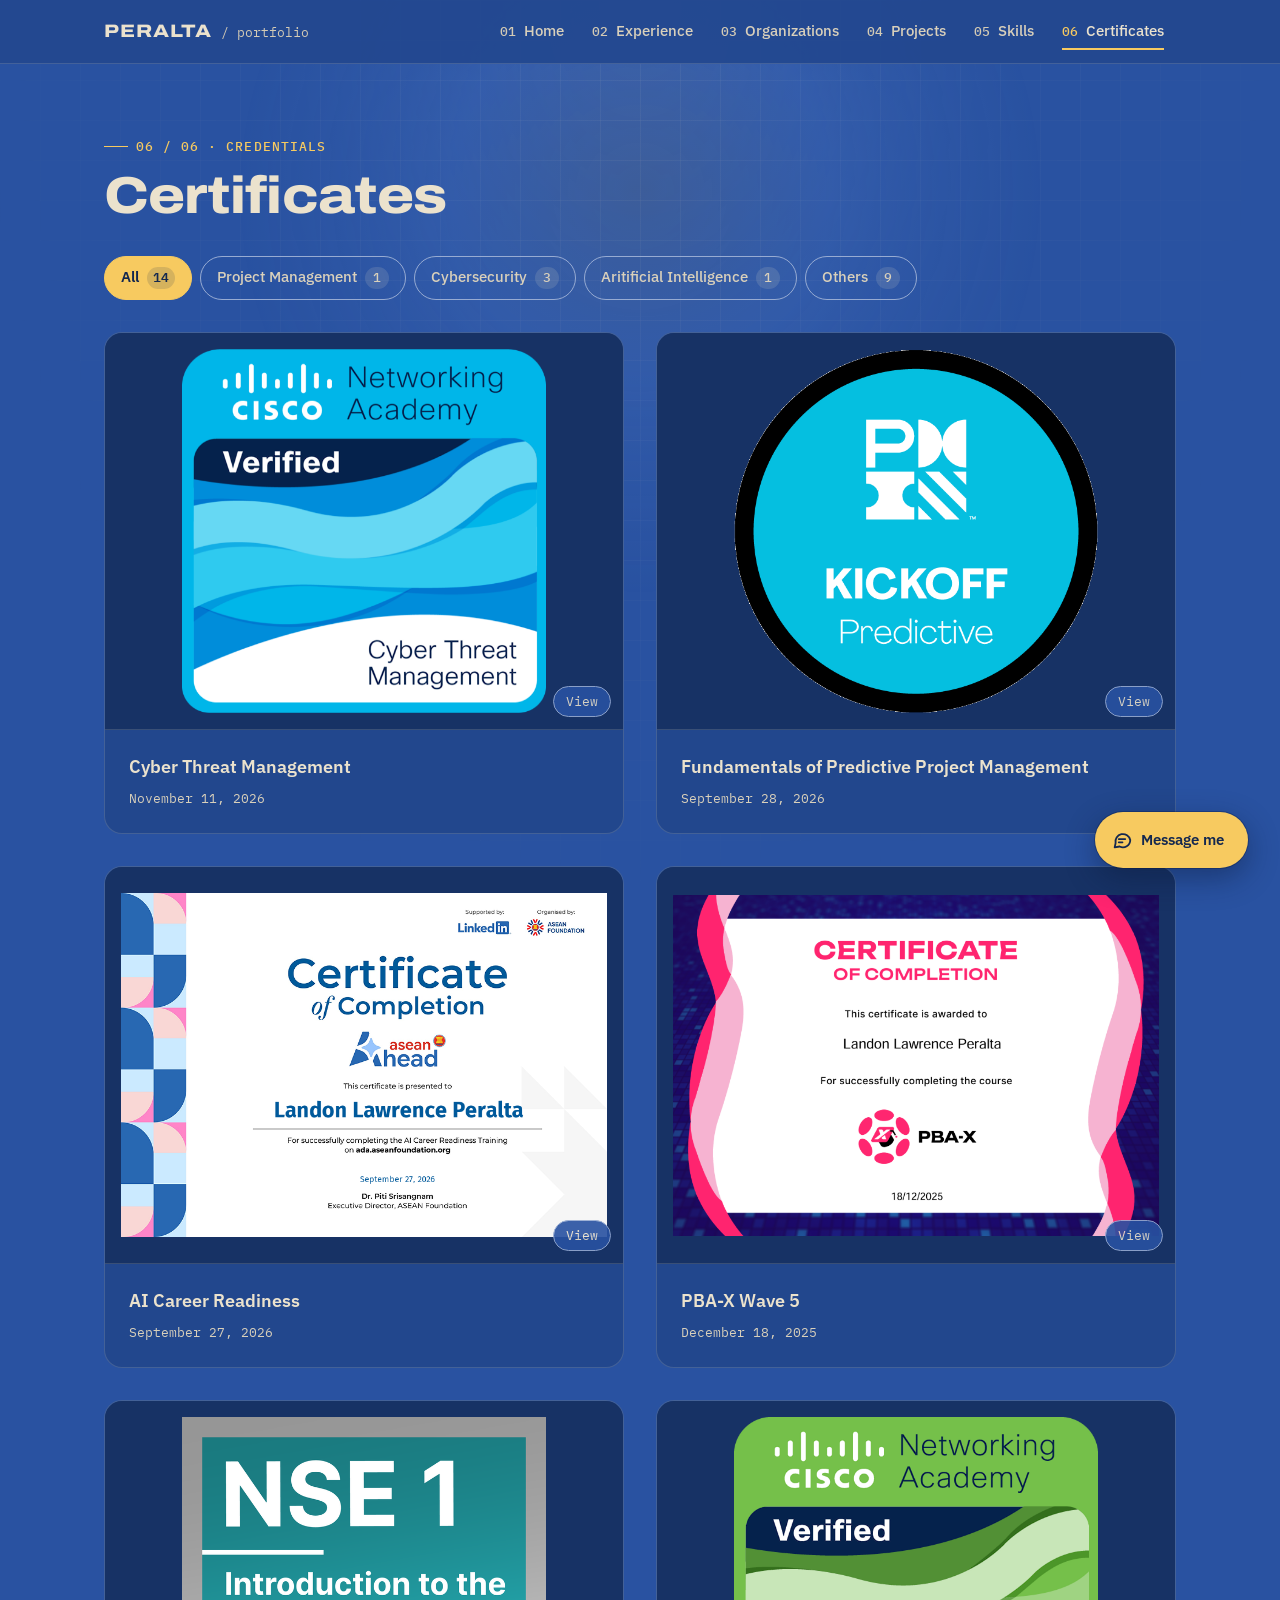
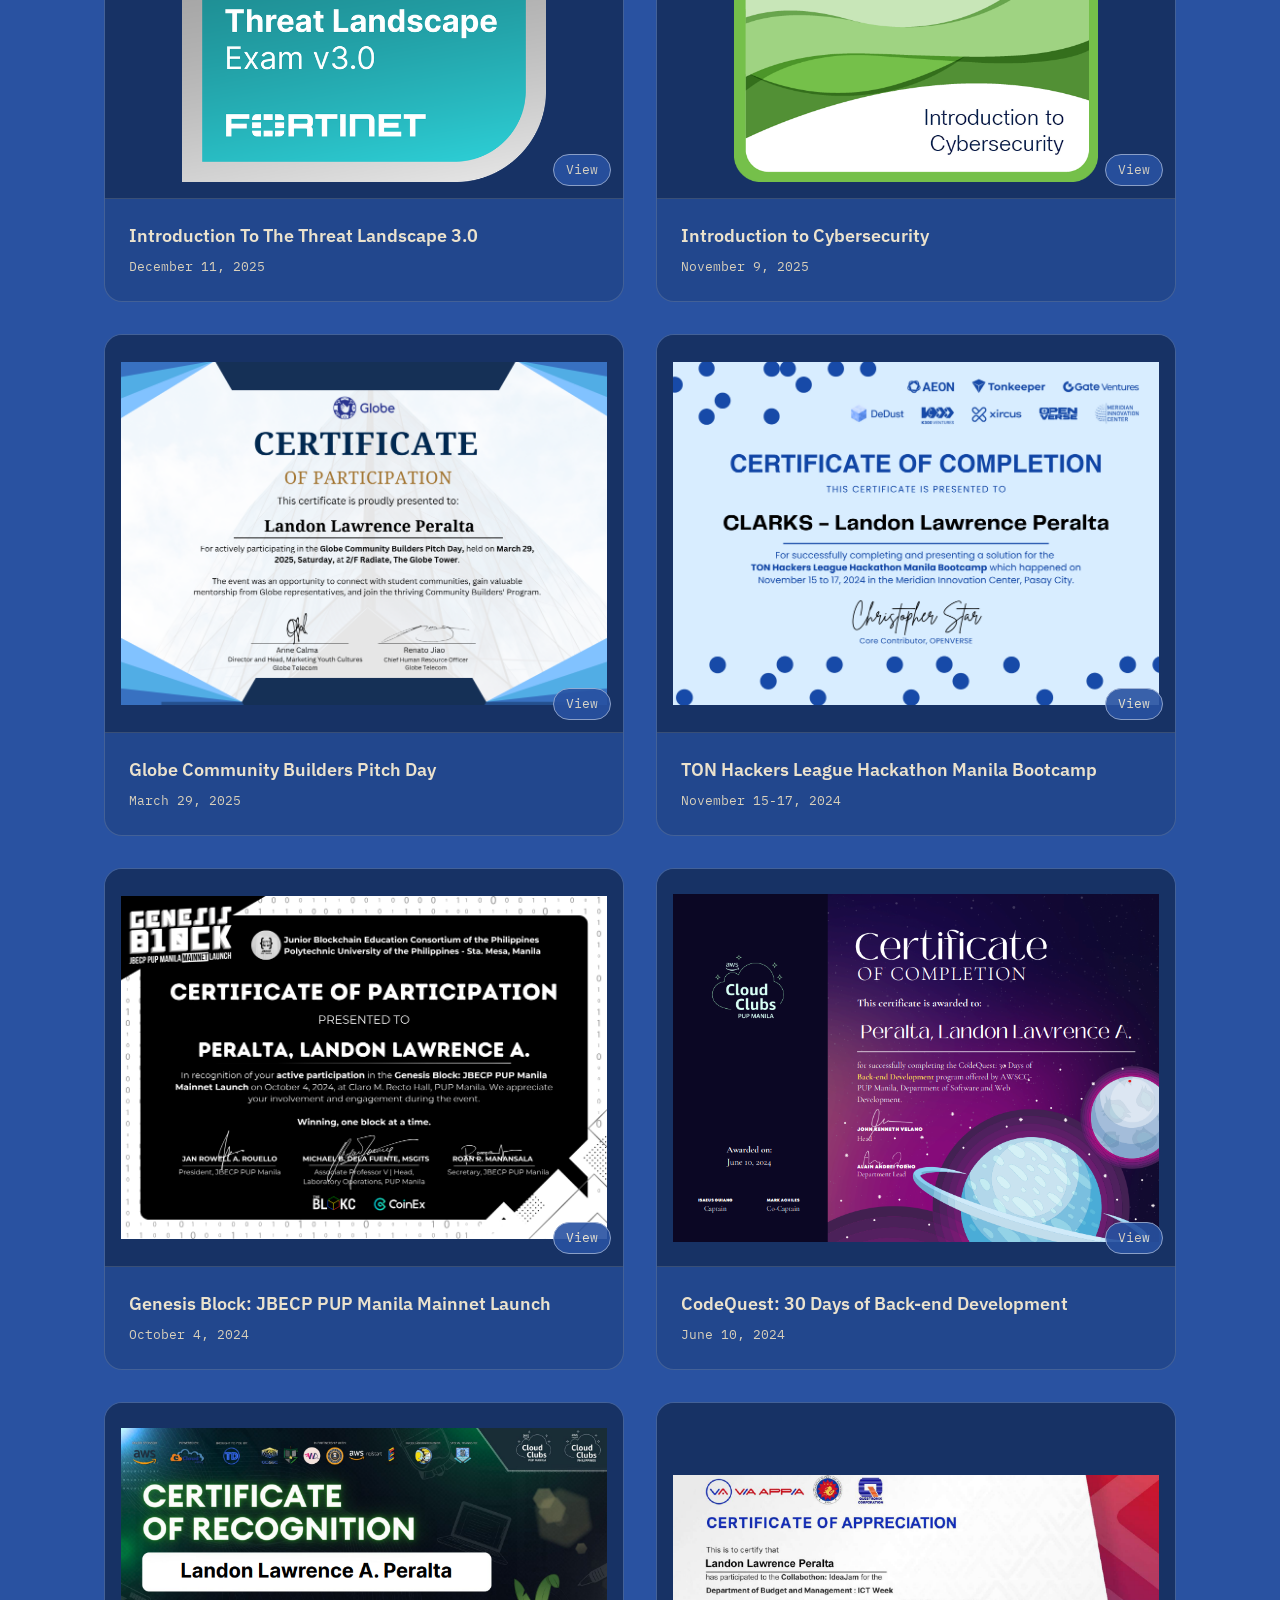
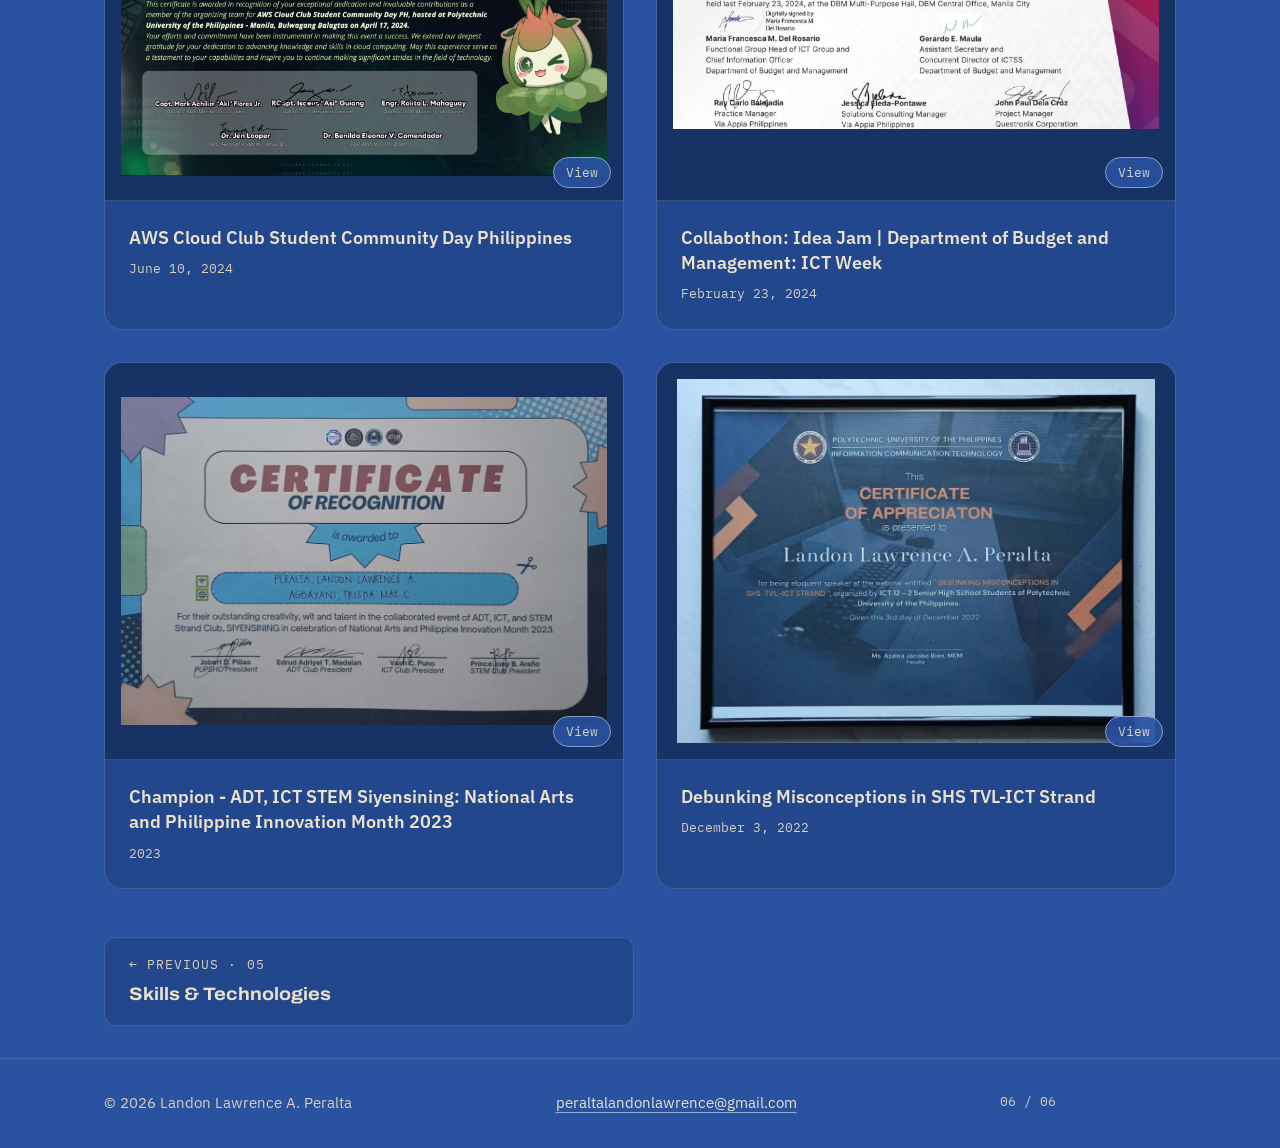
==== commit e6ab643f: "Add the Cyber Threat Management Certificate. Update the viewing of the cybersecurity certificate and" ====
--- a/certificates.html
+++ b/certificates.html
@@ -118,6 +118,26 @@
         </div>
 
         <ul class="certs" role="list">
+          <li class="cert" data-reveal data-category="cybersecurity">
+            <button
+              class="cert__view"
+              type="button"
+              data-lightbox="Cyber Threat Management"
+              data-full="Pictures/Certificates/CyberThreatManagement.png"
+            >
+              <img
+                src="Pictures/Certificates/CyberThreatManagement - Badge.png"
+                alt="Cyber Threat Management badge"
+                loading="lazy"
+                decoding="async"
+              />
+              <span class="cert__zoom" aria-hidden="true">View</span>
+            </button>
+            <div class="cert__body">
+              <h2 class="cert__title">Cyber Threat Management</h2>
+              <p class="cert__date">November 11, 2026</p>
+            </div>
+          </li>
           <li class="cert" data-reveal data-category="project-management">
             <button
               class="cert__view"
@@ -125,7 +145,7 @@
               data-lightbox="Fundamentals of Predictive Project Management"
             >
               <img
-                src="Fundamentals of Predictive Project Management Badge.png"
+                src="Pictures/Certificates/Fundamentals of Predictive Project Management Badge.png"
                 alt="Fundamentals of Predictive Project Management"
                 loading="lazy"
                 decoding="async"
@@ -147,7 +167,7 @@
               data-lightbox="AI Career Readiness"
             >
               <img
-                src="landon_certificate_ai-career-readiness.png"
+                src="Pictures/Certificates/landon_certificate_ai-career-readiness.png"
                 alt="AI Career Readiness Certificate"
                 loading="lazy"
                 decoding="async"
@@ -167,7 +187,7 @@
               data-lightbox="Certificate of Completion - PBA-X Wave 5"
             >
               <img
-                src="PBA-X.png"
+                src="Pictures/Certificates/PBA-X.png"
                 alt="Certificate of Completion, PBA-X Wave 5"
                 loading="lazy"
                 decoding="async"
@@ -185,9 +205,10 @@
               class="cert__view"
               type="button"
               data-lightbox="Introduction To The Threat Landscape 3.0 - Fortinet"
-            >
-              <img
-                src="IntroductionToThreatLandscape3.0.png"
+              data-full="Pictures/Certificates/IntroductionToThreatLandscape3.0.png"
+            >
+              <img
+                src="Pictures/Certificates/IntroductionToThreatLandscape3.0.png"
                 alt="Introduction To The Threat Landscape 3.0 - Fortinet"
                 loading="lazy"
                 decoding="async"
@@ -207,9 +228,10 @@
               class="cert__view"
               type="button"
               data-lightbox="Certificate of Course Completion - Cisco: Introduction to Cybersecurity"
-            >
-              <img
-                src="IntroToCybersec.png"
+              data-full="Pictures/Certificates/IntroToCybersec.png"
+            >
+              <img
+                src="Pictures/Certificates/IntroToCybersec - Badge.png"
                 alt="Certificate of Course Completion, Cisco: Introduction to Cybersecurity"
                 loading="lazy"
                 decoding="async"
@@ -229,7 +251,7 @@
               data-lightbox="Certificate of Participation - Globe Community Builders Pitch Day"
             >
               <img
-                src="Globe.png"
+                src="Pictures/Certificates/Globe.png"
                 alt="Certificate of Participation, Globe Community Builders Pitch Day"
                 loading="lazy"
                 decoding="async"
@@ -249,7 +271,7 @@
               data-lightbox="Certificate of Completion - TON Hackers League Hackathon Manila Bootcamp"
             >
               <img
-                src="Ton.png"
+                src="Pictures/Certificates/Ton.png"
                 alt="Certificate of Completion, TON Hackers League Hackathon Manila Bootcamp"
                 loading="lazy"
                 decoding="async"
@@ -271,7 +293,7 @@
               data-lightbox="Certificate of Participation - Genesis Block: JBECP PUP Manila Mainnet Launch"
             >
               <img
-                src="jbecpmainnet.png"
+                src="Pictures/Certificates/jbecpmainnet.png"
                 alt="Certificate of Participation, Genesis Block: JBECP PUP Manila Mainnet Launch"
                 loading="lazy"
                 decoding="async"
@@ -293,7 +315,7 @@
               data-lightbox="Certificate of Completion - CodeQuest: 30 Days of Back-end Development"
             >
               <img
-                src="CodeQuest.png"
+                src="Pictures/Certificates/CodeQuest.png"
                 alt="Certificate of Completion, CodeQuest: 30 Days of Back-end Development"
                 loading="lazy"
                 decoding="async"
@@ -315,7 +337,7 @@
               data-lightbox="Certificate of Participation - AWS Cloud Club Student Community Day Philippines"
             >
               <img
-                src="CommunityDay.png"
+                src="Pictures/Certificates/CommunityDay.png"
                 alt="Certificate of Participation, AWS Cloud Club Student Community Day Philippines"
                 loading="lazy"
                 decoding="async"
@@ -337,7 +359,7 @@
               data-lightbox="Certificate of Appreciation - Department of Budget and Management"
             >
               <img
-                src="Collabothon.png"
+                src="Pictures/Certificates/Collabothon.png"
                 alt="Certificate of Appreciation, Department of Budget and Management"
                 loading="lazy"
                 decoding="async"
@@ -360,7 +382,7 @@
               data-lightbox="Champion - ADT, ICT STEM Siyensining: National Arts and Philippine Innovation Month 2023"
             >
               <img
-                src="Siyensining.jpg"
+                src="Pictures/Certificates/Siyensining.jpg"
                 alt="Champion certificate, ADT, ICT STEM Siyensining: National Arts and Philippine Innovation Month 2023"
                 loading="lazy"
                 decoding="async"
@@ -383,7 +405,7 @@
               data-lightbox="Certificate of Appreciation - Debunking Misconceptions in SHS TVL-ICT Strand"
             >
               <img
-                src="Webinar.jpg"
+                src="Pictures/Certificates/Webinar.jpg"
                 alt="Certificate of Appreciation, Debunking Misconceptions in SHS TVL-ICT Strand"
                 loading="lazy"
                 decoding="async"
--- a/style.css
+++ b/style.css
@@ -34,8 +34,10 @@
 
   /* Typography */
   --font-display: "Archivo", "Arial Narrow", system-ui, sans-serif;
-  --font-body: "IBM Plex Sans", system-ui, -apple-system, "Segoe UI", sans-serif;
-  --font-mono: "IBM Plex Mono", ui-monospace, "SFMono-Regular", Menlo, monospace;
+  --font-body:
+    "IBM Plex Sans", system-ui, -apple-system, "Segoe UI", sans-serif;
+  --font-mono:
+    "IBM Plex Mono", ui-monospace, "SFMono-Regular", Menlo, monospace;
 
   --text-xs: 0.8125rem; /* 13px */
   --text-sm: 0.9375rem; /* 15px */
@@ -117,7 +119,12 @@
 }
 
 [data-theme="cream"] .backdrop::after {
-  background: radial-gradient(circle, rgba(247, 202, 96, 0.28) 0%, rgba(255, 252, 244, 0.5) 30%, transparent 64%);
+  background: radial-gradient(
+    circle,
+    rgba(247, 202, 96, 0.28) 0%,
+    rgba(255, 252, 244, 0.5) 30%,
+    transparent 64%
+  );
 }
 
 [data-theme="cream"] .site-header {
@@ -156,7 +163,9 @@
 }
 
 [data-theme="cream"] .contact-launcher {
-  box-shadow: 0 10px 30px rgba(41, 82, 161, 0.3), 0 0 0 1px rgba(41, 82, 161, 0.15);
+  box-shadow:
+    0 10px 30px rgba(41, 82, 161, 0.3),
+    0 0 0 1px rgba(41, 82, 161, 0.15);
 }
 
 /* Cross-document page transitions in supporting browsers */
@@ -269,7 +278,11 @@
     linear-gradient(90deg, rgba(235, 226, 205, 0.07) 1px, transparent 1px);
   background-size: 40px 40px;
   mask-image: radial-gradient(ellipse at 50% 0%, #000 0%, transparent 75%);
-  -webkit-mask-image: radial-gradient(ellipse at 50% 0%, #000 0%, transparent 75%);
+  -webkit-mask-image: radial-gradient(
+    ellipse at 50% 0%,
+    #000 0%,
+    transparent 75%
+  );
 }
 
 .backdrop::after {
@@ -280,7 +293,12 @@
   width: 70vmax;
   height: 70vmax;
   border-radius: 50%;
-  background: radial-gradient(circle, rgba(247, 202, 96, 0.12) 0%, rgba(110, 150, 225, 0.22) 30%, transparent 64%);
+  background: radial-gradient(
+    circle,
+    rgba(247, 202, 96, 0.12) 0%,
+    rgba(110, 150, 225, 0.22) 30%,
+    transparent 64%
+  );
   transform: translateX(-50%);
   animation: glow-drift 28s ease-in-out infinite alternate;
 }
@@ -671,7 +689,9 @@
   text-decoration: underline;
   text-decoration-color: var(--color-line-strong);
   text-underline-offset: 4px;
-  transition: text-decoration-color var(--dur-fast), color var(--dur-fast);
+  transition:
+    text-decoration-color var(--dur-fast),
+    color var(--dur-fast);
 }
 
 .text-link:hover {
@@ -779,7 +799,8 @@
     linear-gradient(to bottom, var(--color-primary) 2px, transparent 2px) 100% 0,
     linear-gradient(to right, var(--color-primary) 2px, transparent 2px) 0 100%,
     linear-gradient(to top, var(--color-primary) 2px, transparent 2px) 0 100%,
-    linear-gradient(to left, var(--color-primary) 2px, transparent 2px) 100% 100%,
+    linear-gradient(to left, var(--color-primary) 2px, transparent 2px) 100%
+      100%,
     linear-gradient(to top, var(--color-primary) 2px, transparent 2px) 100% 100%;
   background-repeat: no-repeat;
   background-size: 10px 10px;
@@ -1706,7 +1727,9 @@
   font-size: var(--text-xs);
   color: var(--color-text);
   opacity: 0.9;
-  transition: opacity var(--dur-fast), border-color var(--dur-fast);
+  transition:
+    opacity var(--dur-fast),
+    border-color var(--dur-fast);
 }
 
 .cert__view:hover .cert__zoom,
@@ -1795,7 +1818,9 @@
   border: 1px solid var(--color-line-strong);
   border-radius: 50%;
   cursor: pointer;
-  transition: border-color var(--dur-fast), color var(--dur-fast);
+  transition:
+    border-color var(--dur-fast),
+    color var(--dur-fast);
 }
 
 .icon-btn:hover {
@@ -1824,7 +1849,9 @@
   border: 1px solid var(--color-line);
   border-radius: var(--radius-md);
   text-decoration: none;
-  transition: border-color var(--dur-fast), transform var(--dur-fast) var(--ease-out);
+  transition:
+    border-color var(--dur-fast),
+    transform var(--dur-fast) var(--ease-out);
 }
 
 .pager__link:hover {
@@ -1863,7 +1890,9 @@
 .site-footer {
   border-top: 1px solid var(--color-line);
   padding-block: var(--space-6);
-  padding-bottom: calc(var(--space-6) + 5rem); /* room for the contact launcher */
+  padding-bottom: calc(
+    var(--space-6) + 5rem
+  ); /* room for the contact launcher */
   font-size: var(--text-sm);
   color: var(--color-text-muted);
 }
@@ -1907,7 +1936,9 @@
   color: var(--color-on-primary);
   border: 0;
   border-radius: var(--radius-pill);
-  box-shadow: 0 10px 30px rgba(10, 26, 60, 0.45), 0 0 0 1px rgba(10, 26, 60, 0.3);
+  box-shadow:
+    0 10px 30px rgba(10, 26, 60, 0.45),
+    0 0 0 1px rgba(10, 26, 60, 0.3);
   font-weight: 600;
   font-size: var(--text-sm);
   cursor: pointer;
@@ -1985,7 +2016,9 @@
   background: rgba(12, 28, 62, 0.6);
   opacity: 0;
   visibility: hidden;
-  transition: opacity var(--dur-med), visibility 0s linear var(--dur-med);
+  transition:
+    opacity var(--dur-med),
+    visibility 0s linear var(--dur-med);
 }
 
 .contact-scrim.is-open {
@@ -2059,7 +2092,9 @@
   border: 1px solid var(--color-line-strong);
   border-radius: var(--radius-sm);
   font-size: var(--text-base); /* 16px avoids iOS zoom */
-  transition: border-color var(--dur-fast), box-shadow var(--dur-fast);
+  transition:
+    border-color var(--dur-fast),
+    box-shadow var(--dur-fast);
 }
 
 .field textarea {
@@ -2222,11 +2257,24 @@
 }
 
 @keyframes wave {
-  0%, 60%, 100% { transform: rotate(0); }
-  10%, 30% { transform: rotate(14deg); }
-  20% { transform: rotate(-8deg); }
-  40% { transform: rotate(-4deg); }
-  50% { transform: rotate(10deg); }
+  0%,
+  60%,
+  100% {
+    transform: rotate(0);
+  }
+  10%,
+  30% {
+    transform: rotate(14deg);
+  }
+  20% {
+    transform: rotate(-8deg);
+  }
+  40% {
+    transform: rotate(-4deg);
+  }
+  50% {
+    transform: rotate(10deg);
+  }
 }
 
 .contact-panel__lede {
@@ -2258,7 +2306,10 @@
   font-size: var(--text-xs);
   color: var(--color-text);
   cursor: pointer;
-  transition: border-color var(--dur-fast), background-color var(--dur-fast), transform var(--dur-fast) var(--ease-out);
+  transition:
+    border-color var(--dur-fast),
+    background-color var(--dur-fast),
+    transform var(--dur-fast) var(--ease-out);
 }
 
 .starter:hover {
@@ -2336,7 +2387,9 @@
   background: var(--color-field);
   border: 1px solid var(--color-line-strong);
   border-radius: var(--radius-md);
-  transition: border-color var(--dur-fast), background-color var(--dur-fast);
+  transition:
+    border-color var(--dur-fast),
+    background-color var(--dur-fast);
 }
 
 .choice__icon {
@@ -2421,7 +2474,10 @@
   font-weight: 500;
   color: var(--color-text-muted);
   cursor: pointer;
-  transition: color var(--dur-fast), border-color var(--dur-fast), background-color var(--dur-fast);
+  transition:
+    color var(--dur-fast),
+    border-color var(--dur-fast),
+    background-color var(--dur-fast);
 }
 
 .filter__btn:hover {
@@ -2502,7 +2558,11 @@
 img.is-missing {
   min-height: 120px;
   background:
-    repeating-linear-gradient(45deg, transparent 0 10px, rgba(235, 226, 205, 0.05) 10px 20px),
+    repeating-linear-gradient(
+      45deg,
+      transparent 0 10px,
+      rgba(235, 226, 205, 0.05) 10px 20px
+    ),
     var(--color-surface-raised);
 }
 
@@ -2535,3 +2595,185 @@
     navigation: none;
   }
 }
+
+/* ---------- 20. Project screenshot carousel ---------- */
+.shots {
+  margin-top: var(--space-4);
+  margin-bottom: var(--space-2);
+  background: var(--color-surface);
+  border: 1px solid var(--color-line-strong);
+  border-radius: var(--radius-md);
+  overflow: hidden;
+  box-shadow: var(--shadow-1);
+}
+
+/* Browser-style top bar showing the current page name */
+.shots__bar {
+  display: flex;
+  align-items: center;
+  gap: var(--space-3);
+  padding: var(--space-2) var(--space-4);
+  border-bottom: 1px solid var(--color-line);
+  background: var(--color-surface-raised);
+}
+
+.shots__lights {
+  display: inline-flex;
+  gap: 6px;
+}
+
+.shots__lights i {
+  width: 9px;
+  height: 9px;
+  border-radius: 50%;
+  background: var(--color-line-strong);
+}
+
+.shots__label {
+  flex: 1;
+  min-width: 0;
+  padding: 2px var(--space-3);
+  border-radius: var(--radius-pill);
+  background: var(--color-field);
+  font-family: var(--font-mono);
+  font-size: var(--text-xs);
+  color: var(--color-text-muted);
+  white-space: nowrap;
+  overflow: hidden;
+  text-overflow: ellipsis;
+}
+
+.shots__track {
+  position: relative;
+  display: flex;
+  overflow-x: auto;
+  scroll-snap-type: x mandatory;
+  scrollbar-width: none;
+  overscroll-behavior-x: contain;
+}
+
+.shots__track::-webkit-scrollbar {
+  display: none;
+}
+
+.shots__slide {
+  flex: 0 0 100%;
+  scroll-snap-align: start;
+  scroll-snap-stop: always;
+}
+
+.shots__zoom {
+  display: block;
+  width: 100%;
+  padding: 0;
+  border: 0;
+  background: var(--color-deep);
+  cursor: zoom-in;
+}
+
+.shots__zoom img {
+  width: 100%;
+  aspect-ratio: 16 / 10;
+  object-fit: contain;
+}
+
+.shots__zoom:focus-visible {
+  outline-offset: -3px;
+}
+
+.shots__controls {
+  display: flex;
+  align-items: center;
+  gap: var(--space-2);
+  padding: var(--space-2) var(--space-3);
+  border-top: 1px solid var(--color-line);
+}
+
+.shots__btn {
+  display: inline-flex;
+  align-items: center;
+  justify-content: center;
+  flex-shrink: 0;
+  width: 40px;
+  height: 40px;
+  background: transparent;
+  border: 1px solid var(--color-line-strong);
+  border-radius: 50%;
+  color: var(--color-text);
+  cursor: pointer;
+  transition:
+    border-color var(--dur-fast),
+    color var(--dur-fast),
+    transform var(--dur-fast) var(--ease-out);
+}
+
+.shots__btn:hover {
+  border-color: var(--color-primary);
+  color: var(--color-primary);
+}
+
+.shots__btn:active {
+  transform: scale(0.94);
+}
+
+.shots__btn svg {
+  width: 18px;
+  height: 18px;
+}
+
+.shots__pips {
+  flex: 1;
+  display: flex;
+  flex-wrap: wrap;
+  justify-content: center;
+}
+
+.shots__pip {
+  display: inline-grid;
+  place-items: center;
+  width: 24px;
+  height: 24px;
+  padding: 0;
+  background: transparent;
+  border: 0;
+  cursor: pointer;
+}
+
+.shots__pip::before {
+  content: "";
+  width: 8px;
+  height: 8px;
+  border-radius: var(--radius-pill);
+  background: var(--color-line-strong);
+  transition:
+    width var(--dur-med) var(--ease-out),
+    background-color var(--dur-fast);
+}
+
+.shots__pip:hover::before {
+  background: var(--color-text-muted);
+}
+
+.shots__pip[aria-current="true"]::before {
+  width: 20px;
+  background: var(--color-primary);
+}
+
+.shots__count {
+  flex-shrink: 0;
+  min-width: 3.25rem;
+  text-align: center;
+  font-family: var(--font-mono);
+  font-size: var(--text-xs);
+  color: var(--color-text-muted);
+}
+
+@media (max-width: 29.99em) {
+  .shots__pips {
+    display: none; /* the counter is enough on small phones */
+  }
+
+  .shots__count {
+    flex: 1;
+  }
+}
